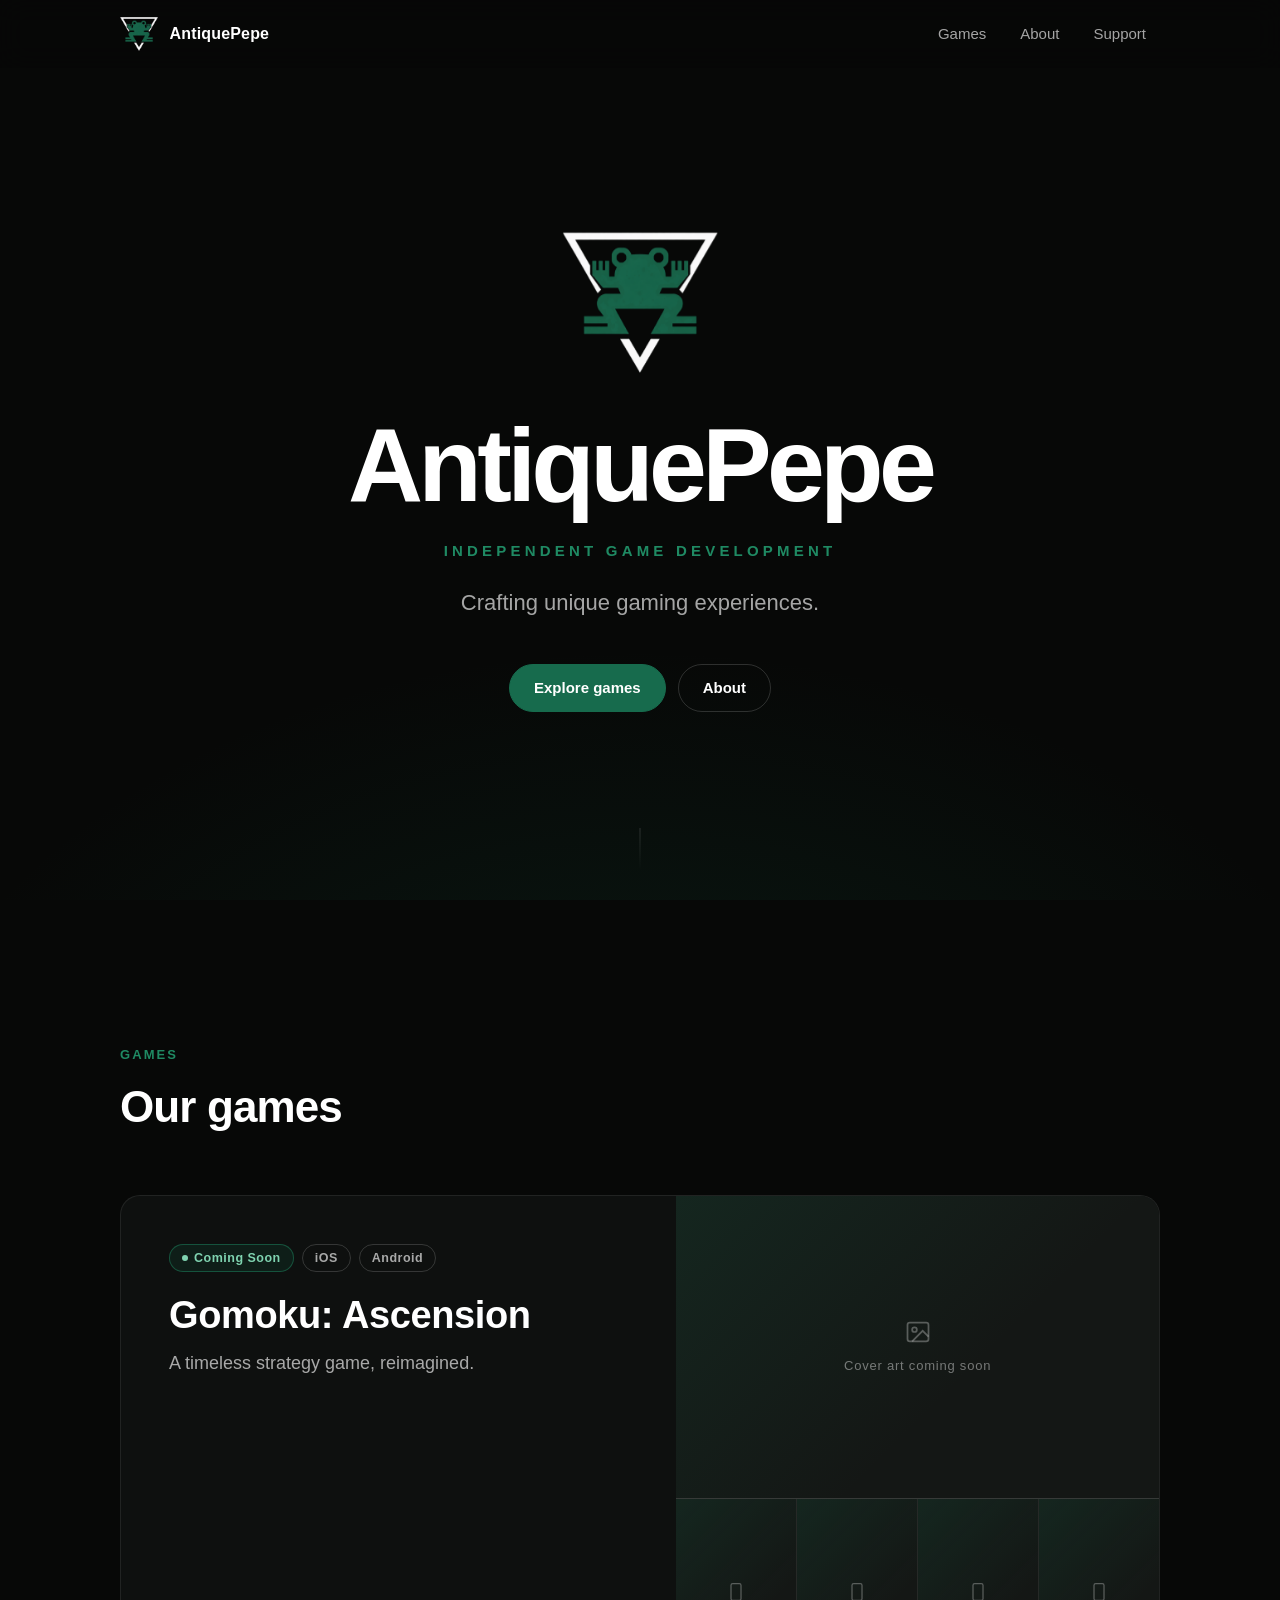
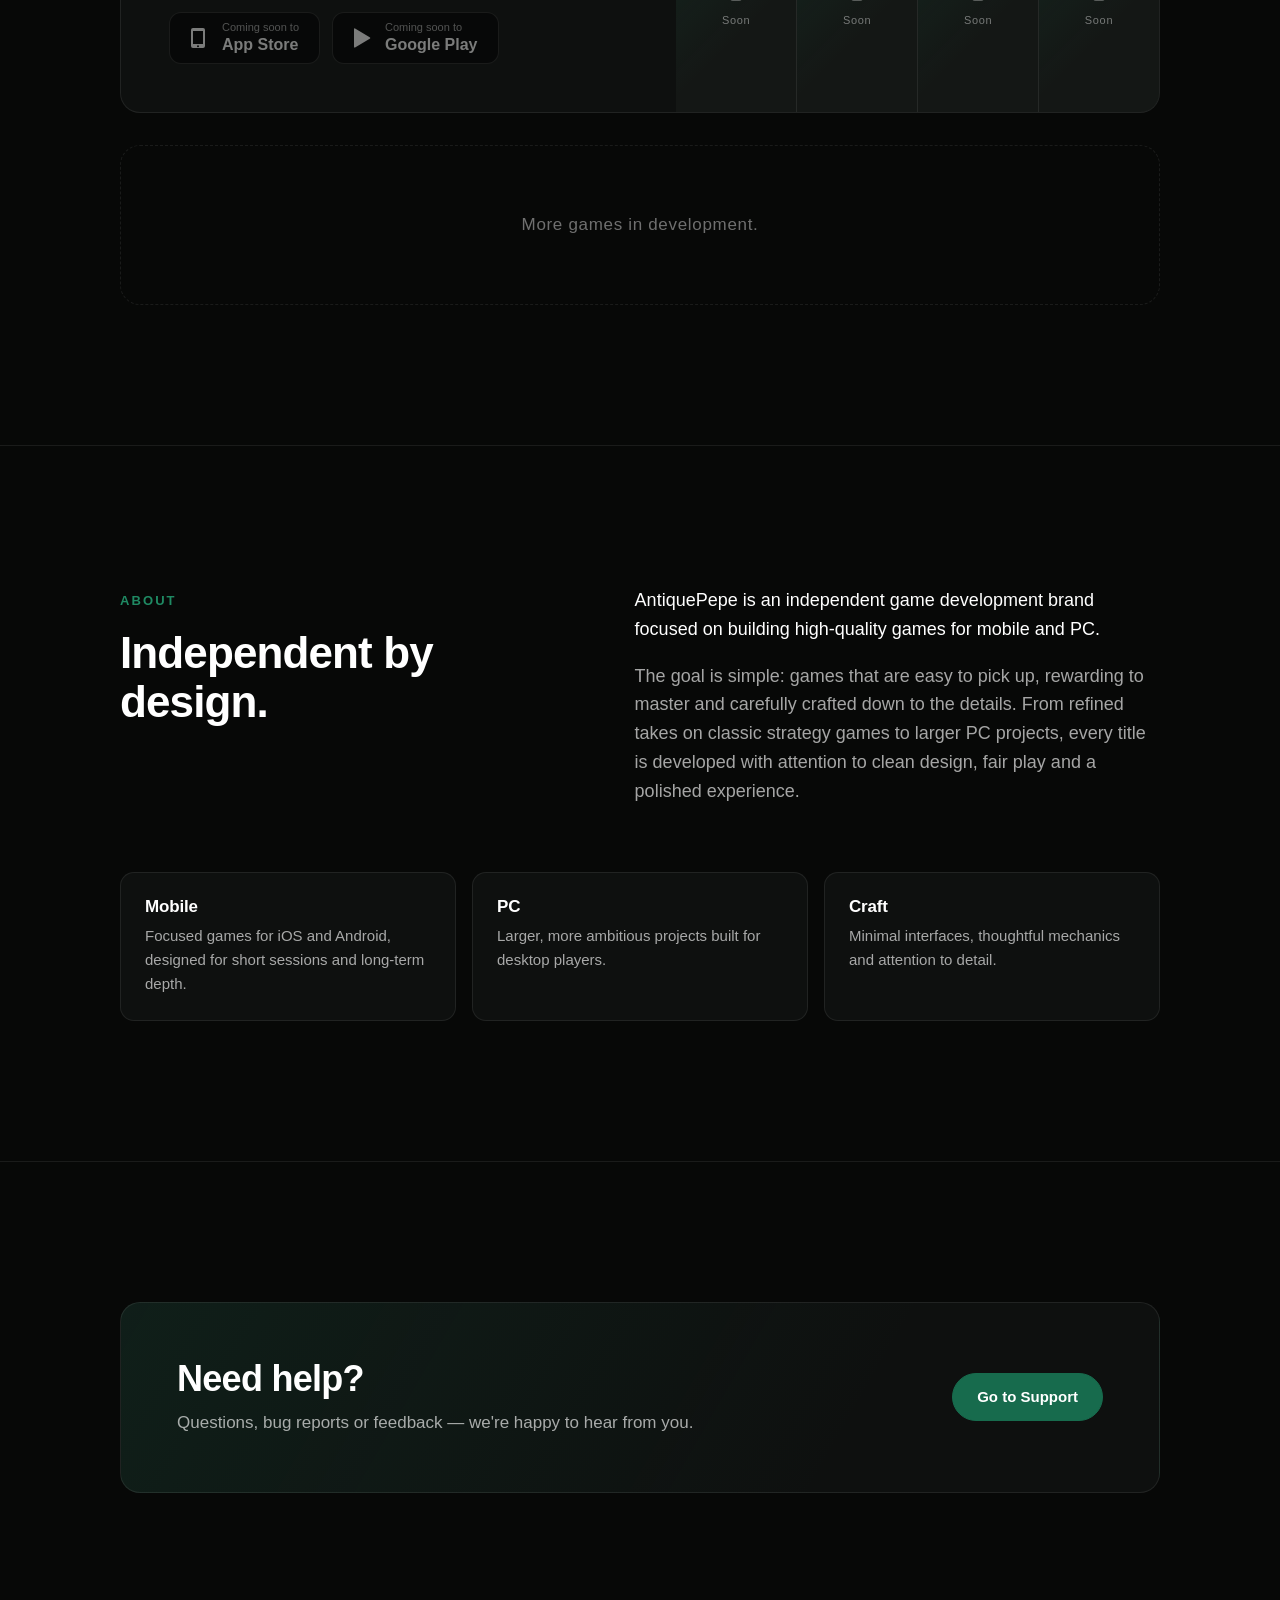
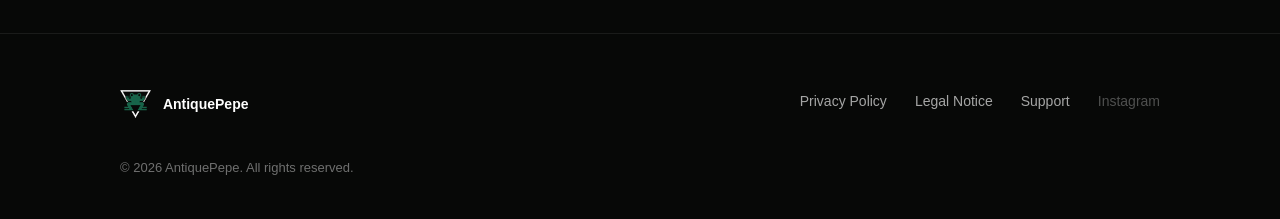
==== index.html @ 539fcb69 "Add files via upload" ====
<!doctype html>
<html lang="en" class="no-js">
<head>
  <meta charset="utf-8">
  <meta name="viewport" content="width=device-width, initial-scale=1, viewport-fit=cover">
  <title>AntiquePepe – Independent Game Development</title>
  <meta name="description" content="AntiquePepe is an independent game developer creating mobile and PC games. Home of Gomoku: Ascension.">
  <meta name="theme-color" content="#070807">
  <link rel="canonical" href="https://antiquepepe.github.io/">
  <link rel="icon" type="image/png" sizes="64x64" href="assets/logos/favicon-64.png">
  <link rel="apple-touch-icon" href="assets/logos/apple-touch-icon.png">
  <meta property="og:type" content="website">
  <meta property="og:site_name" content="AntiquePepe">
  <meta property="og:title" content="AntiquePepe – Independent Game Development">
  <meta property="og:description" content="Crafting unique gaming experiences.">
  <meta property="og:url" content="https://antiquepepe.github.io/">
  <meta property="og:image" content="https://antiquepepe.github.io/assets/logos/icon-512.png">
  <link rel="stylesheet" href="style.css">
  <script src="script.js" defer></script>
</head>
<body>
  <a class="skip-link" href="#main">Skip to content</a>

  <header class="site-header">
    <div class="container header-inner">
      <a class="brand" href="./" aria-label="AntiquePepe – Home">
        <img src="assets/logos/antiquepepe-mark-sm.png" alt="" width="38" height="34">
        <span>AntiquePepe</span>
      </a>
      <nav class="nav" aria-label="Main">
        <button class="nav-toggle" type="button" aria-expanded="false" aria-controls="nav-list" aria-label="Open menu">
          <span class="nav-toggle-bar"></span><span class="nav-toggle-bar"></span><span class="nav-toggle-bar"></span>
        </button>
        <ul class="nav-list" id="nav-list">
          <li><a href="#games">Games</a></li>
          <li><a href="#about">About</a></li>
          <li><a href="support.html">Support</a></li>
        </ul>
      </nav>
    </div>
  </header>

  <main id="main">
    <!-- ============ HERO ============ -->
    <section class="hero" aria-labelledby="hero-title">
      <div class="container hero-inner">
        <img class="hero-mark" src="assets/logos/antiquepepe-mark.png" alt="AntiquePepe logo" width="282" height="256">
        <h1 id="hero-title">AntiquePepe</h1>
        <p class="hero-sub">Independent Game Development</p>
        <p class="hero-tagline">Crafting unique gaming experiences.</p>
        <div class="hero-actions">
          <a class="btn btn-primary" href="#games">Explore games</a>
          <a class="btn" href="#about">About</a>
        </div>
      </div>
      <span class="scroll-cue" aria-hidden="true"></span>
    </section>

    <!-- ============ GAMES ============ -->
    <section class="section" id="games" aria-labelledby="games-title">
      <div class="container">
        <div class="section-head reveal">
          <span class="eyebrow">Games</span>
          <h2 id="games-title">Our games</h2>
        </div>

        <div class="games-grid">

          <!--
            ======================================================================
            GAME CARD — copy this whole <article> block to add another game.
            - Cover image:  assets/games/<slug>/cover.jpg   (recommended 1600×1000)
            - Screenshots:  assets/games/<slug>/screenshots/screenshot-1.jpg …
                            (portrait 1080×1920 for mobile games)
            - Store links:  put the real URL into data-href. Empty = "Coming soon".
            Missing images automatically show a neutral placeholder.
            ======================================================================
          -->
          <article class="game-card reveal" id="gomoku-ascension">
            <div class="game-body">
              <div class="game-meta">
                <span class="tag tag-status">Coming Soon</span>
                <span class="tag">iOS</span>
                <span class="tag">Android</span>
              </div>
              <h3 class="game-title">Gomoku: Ascension</h3>
              <p class="game-tagline">A timeless strategy game, reimagined.</p>

              <div class="store-buttons">
                <a class="store-btn is-disabled" data-store-link data-href="" aria-disabled="true">
                  <svg viewBox="0 0 24 24" aria-hidden="true"><path d="M7 2h10a2 2 0 0 1 2 2v16a2 2 0 0 1-2 2H7a2 2 0 0 1-2-2V4a2 2 0 0 1 2-2zm0 3v13h10V5H7zm5 14.2a1 1 0 1 0 0 2 1 1 0 0 0 0-2z"/></svg>
                  <span><small><span class="store-label">Download on the</span></small><strong>App Store</strong></span>
                </a>
                <a class="store-btn is-disabled" data-store-link data-href="" aria-disabled="true">
                  <svg viewBox="0 0 24 24" aria-hidden="true"><path d="M5 3.5v17a1 1 0 0 0 1.5.86l14.2-8.5a1 1 0 0 0 0-1.72L6.5 2.64A1 1 0 0 0 5 3.5z"/></svg>
                  <span><small><span class="store-label">Get it on</span></small><strong>Google Play</strong></span>
                </a>
              </div>
            </div>

            <div class="game-media">
              <div class="media-frame media-cover">
                <img src="assets/games/gomoku/cover.jpg" alt="Gomoku: Ascension cover art" width="1600" height="1000" decoding="async">
                <div class="placeholder" aria-hidden="true">
                  <svg viewBox="0 0 24 24"><rect x="3" y="4" width="18" height="16" rx="2"/><circle cx="9" cy="10" r="2"/><path d="M21 16l-5-5-9 9"/></svg>
                  Cover art coming soon
                </div>
              </div>
              <div class="screenshots" aria-label="Screenshots">
                <div class="media-frame">
                  <img src="assets/games/gomoku/screenshots/screenshot-1.jpg" alt="Gomoku: Ascension screenshot 1" loading="lazy" decoding="async" width="1080" height="1920">
                  <div class="placeholder" aria-hidden="true"><svg viewBox="0 0 24 24"><rect x="6" y="2" width="12" height="20" rx="2"/></svg>Soon</div>
                </div>
                <div class="media-frame">
                  <img src="assets/games/gomoku/screenshots/screenshot-2.jpg" alt="Gomoku: Ascension screenshot 2" loading="lazy" decoding="async" width="1080" height="1920">
                  <div class="placeholder" aria-hidden="true"><svg viewBox="0 0 24 24"><rect x="6" y="2" width="12" height="20" rx="2"/></svg>Soon</div>
                </div>
                <div class="media-frame">
                  <img src="assets/games/gomoku/screenshots/screenshot-3.jpg" alt="Gomoku: Ascension screenshot 3" loading="lazy" decoding="async" width="1080" height="1920">
                  <div class="placeholder" aria-hidden="true"><svg viewBox="0 0 24 24"><rect x="6" y="2" width="12" height="20" rx="2"/></svg>Soon</div>
                </div>
                <div class="media-frame">
                  <img src="assets/games/gomoku/screenshots/screenshot-4.jpg" alt="Gomoku: Ascension screenshot 4" loading="lazy" decoding="async" width="1080" height="1920">
                  <div class="placeholder" aria-hidden="true"><svg viewBox="0 0 24 24"><rect x="6" y="2" width="12" height="20" rx="2"/></svg>Soon</div>
                </div>
              </div>
            </div>
          </article>
          <!-- ============ END GAME CARD ============ -->

          <div class="game-card game-card-upcoming reveal">
            <p>More games in development.</p>
          </div>
        </div>
      </div>
    </section>

    <!-- ============ ABOUT ============ -->
    <section class="section" id="about" aria-labelledby="about-title">
      <div class="container">
        <div class="about-grid">
          <div class="reveal">
            <span class="eyebrow">About</span>
            <h2 id="about-title">Independent by design.</h2>
          </div>
          <div class="about-text reveal">
            <p>AntiquePepe is an independent game development brand focused on building high-quality games for mobile and PC.</p>
            <p>The goal is simple: games that are easy to pick up, rewarding to master and carefully crafted down to the details. From refined takes on classic strategy games to larger PC projects, every title is developed with attention to clean design, fair play and a polished experience.</p>
          </div>
        </div>
        <div class="pillars">
          <div class="pillar reveal">
            <h3>Mobile</h3>
            <p>Focused games for iOS and Android, designed for short sessions and long-term depth.</p>
          </div>
          <div class="pillar reveal">
            <h3>PC</h3>
            <p>Larger, more ambitious projects built for desktop players.</p>
          </div>
          <div class="pillar reveal">
            <h3>Craft</h3>
            <p>Minimal interfaces, thoughtful mechanics and attention to detail.</p>
          </div>
        </div>
      </div>
    </section>

    <!-- ============ SUPPORT TEASER ============ -->
    <section class="section" aria-labelledby="support-title">
      <div class="container">
        <div class="cta-panel reveal">
          <div>
            <h2 id="support-title">Need help?</h2>
            <p>Questions, bug reports or feedback — we're happy to hear from you.</p>
          </div>
          <a class="btn btn-primary" href="support.html">Go to Support</a>
        </div>
      </div>
    </section>
  </main>

  <footer class="site-footer">
    <div class="container">
      <div class="footer-inner">
        <a class="footer-brand" href="./">
          <img src="assets/logos/antiquepepe-mark-sm.png" alt="" width="31" height="28">
          AntiquePepe
        </a>
        <ul class="footer-links">
          <li><a href="privacy.html">Privacy Policy</a></li>
          <li><a href="imprint.html">Legal Notice</a></li>
          <li><a href="support.html">Support</a></li>
          <!-- INSTAGRAM: replace data-href with the profile URL, e.g. https://www.instagram.com/<handle>/ -->
          <li><a class="is-disabled" data-store-link data-href="" aria-disabled="true">Instagram</a></li>
        </ul>
      </div>
      <p class="copyright">© <span data-year>2026</span> AntiquePepe. All rights reserved.</p>
    </div>
  </footer>
</body>
</html>
---- style.css ----
/* ==========================================================================
   AntiquePepe — Developer Website
   Static, no external resources. System font stack only (no web fonts).
   ========================================================================== */

:root {
  --bg: #070807;
  --bg-elev: #0e100f;
  --bg-elev-2: #141715;
  --line: rgba(255, 255, 255, 0.08);
  --line-strong: rgba(255, 255, 255, 0.16);
  --text: #ffffff;
  --text-muted: rgba(255, 255, 255, 0.64);
  --text-faint: rgba(255, 255, 255, 0.42);
  --accent: #176b4d;
  --accent-bright: #1f8a63;
  --accent-soft: rgba(23, 107, 77, 0.16);
  --todo-bg: rgba(255, 196, 0, 0.12);
  --todo-line: rgba(255, 196, 0, 0.55);
  --todo-text: #ffd65c;

  --font: -apple-system, BlinkMacSystemFont, "Segoe UI Variable Display", "Segoe UI",
    "Inter", Roboto, "Helvetica Neue", Arial, sans-serif;
  --mono: ui-monospace, "SFMono-Regular", "Cascadia Mono", Consolas, monospace;

  --max: 1120px;
  --gutter: clamp(16px, 5vw, 40px);
  --radius: 14px;
  --header-h: 68px;
  --ease: cubic-bezier(0.2, 0.7, 0.2, 1);

  color-scheme: dark;
}

*,
*::before,
*::after { box-sizing: border-box; }

html {
  -webkit-text-size-adjust: 100%;
  scroll-behavior: smooth;
  scroll-padding-top: calc(var(--header-h) + 16px);
}

body {
  margin: 0;
  background: var(--bg);
  color: var(--text);
  font-family: var(--font);
  font-size: 17px;
  line-height: 1.6;
  -webkit-font-smoothing: antialiased;
  -moz-osx-font-smoothing: grayscale;
  text-rendering: optimizeLegibility;
  overflow-x: hidden;
}

img { max-width: 100%; display: block; }
a { color: inherit; }
::selection { background: var(--accent); color: #fff; }

:focus-visible {
  outline: 2px solid var(--accent-bright);
  outline-offset: 3px;
  border-radius: 6px;
}

.skip-link {
  position: absolute;
  left: 16px;
  top: -60px;
  z-index: 100;
  padding: 10px 16px;
  background: var(--accent);
  color: #fff;
  border-radius: 8px;
  text-decoration: none;
  transition: top 0.2s var(--ease);
}
.skip-link:focus { top: 12px; }

.container {
  width: 100%;
  max-width: var(--max);
  margin: 0 auto;
  padding: 0 var(--gutter);
}

/* ---------- Header ---------- */

.site-header {
  position: sticky;
  top: 0;
  z-index: 50;
  height: var(--header-h);
  background: rgba(7, 8, 7, 0.72);
  -webkit-backdrop-filter: saturate(140%) blur(14px);
  backdrop-filter: saturate(140%) blur(14px);
  border-bottom: 1px solid transparent;
  transition: border-color 0.3s var(--ease), background 0.3s var(--ease);
}
.site-header.is-scrolled { border-bottom-color: var(--line); }

.header-inner {
  height: 100%;
  display: flex;
  align-items: center;
  justify-content: space-between;
  gap: 24px;
}

.brand {
  display: inline-flex;
  align-items: center;
  gap: 12px;
  text-decoration: none;
  font-weight: 600;
  letter-spacing: 0.01em;
}
.brand img { width: auto; height: 34px; }
.brand span { font-size: 16px; }

.nav { display: flex; align-items: center; }
.nav-list {
  display: flex;
  gap: 6px;
  margin: 0;
  padding: 0;
  list-style: none;
}
.nav-list a {
  display: block;
  padding: 8px 14px;
  font-size: 15px;
  color: var(--text-muted);
  text-decoration: none;
  border-radius: 999px;
  transition: color 0.2s var(--ease), background 0.2s var(--ease);
}
.nav-list a:hover,
.nav-list a[aria-current="page"] { color: var(--text); background: rgba(255, 255, 255, 0.05); }

.nav-toggle {
  display: none;
  width: 44px;
  height: 44px;
  margin-right: -10px;
  padding: 0;
  border: 0;
  background: transparent;
  color: var(--text);
  cursor: pointer;
  border-radius: 10px;
}
.nav-toggle-bar {
  display: block;
  width: 22px;
  height: 2px;
  margin: 5px auto;
  background: currentColor;
  border-radius: 2px;
  transition: transform 0.3s var(--ease), opacity 0.2s var(--ease);
}
.nav-toggle[aria-expanded="true"] .nav-toggle-bar:nth-child(1) { transform: translateY(7px) rotate(45deg); }
.nav-toggle[aria-expanded="true"] .nav-toggle-bar:nth-child(2) { opacity: 0; }
.nav-toggle[aria-expanded="true"] .nav-toggle-bar:nth-child(3) { transform: translateY(-7px) rotate(-45deg); }

@media (max-width: 720px) {
  .nav-toggle { display: block; }
  .nav-list {
    position: fixed;
    top: var(--header-h);
    left: 0;
    right: 0;
    flex-direction: column;
    gap: 0;
    padding: 8px var(--gutter) 24px;
    background: rgba(7, 8, 7, 0.97);
    border-bottom: 1px solid var(--line);
    opacity: 0;
    visibility: hidden;
    transform: translateY(-8px);
    transition: opacity 0.25s var(--ease), transform 0.25s var(--ease), visibility 0.25s;
  }
  .nav.is-open .nav-list { opacity: 1; visibility: visible; transform: none; }
  .nav-list a { padding: 14px 4px; font-size: 18px; border-radius: 0; border-bottom: 1px solid var(--line); }
  .nav-list a:hover { background: transparent; }
  .no-js .nav-list { position: static; flex-direction: row; opacity: 1; visibility: visible; transform: none; padding: 0; background: none; border: 0; }
  .no-js .nav-toggle { display: none; }
  .no-js .nav-list a { font-size: 14px; padding: 6px 8px; border: 0; }
}

/* ---------- Typography ---------- */

.eyebrow {
  display: inline-block;
  margin: 0 0 16px;
  font-size: 13px;
  font-weight: 600;
  letter-spacing: 0.16em;
  text-transform: uppercase;
  color: var(--accent-bright);
}

h1, h2, h3 { margin: 0; font-weight: 650; letter-spacing: -0.02em; line-height: 1.12; }
h2 { font-size: clamp(30px, 4.4vw, 44px); }
h3 { font-size: 22px; letter-spacing: -0.01em; }
p { margin: 0 0 1em; }

.lead { font-size: clamp(18px, 2vw, 21px); color: var(--text-muted); max-width: 620px; }

/* ---------- Sections ---------- */

.section { padding: clamp(80px, 12vw, 140px) 0; }
.section + .section { border-top: 1px solid var(--line); }
.section-head { margin-bottom: clamp(40px, 6vw, 64px); max-width: 680px; }
.section-head p { margin-top: 16px; }

/* ---------- Hero ---------- */

.hero {
  position: relative;
  min-height: calc(100svh - var(--header-h));
  display: flex;
  align-items: center;
  padding: 72px 0 96px;
  overflow: hidden;
}
.hero::before {
  content: "";
  position: absolute;
  inset: auto -20% -40% -20%;
  height: 80%;
  background: radial-gradient(ellipse at 50% 100%, rgba(23, 107, 77, 0.22), transparent 62%);
  pointer-events: none;
}
.hero-inner { position: relative; text-align: center; }
.hero-mark { width: clamp(108px, 16vw, 156px); height: auto; margin: 0 auto 40px; }
.hero h1 {
  font-size: clamp(48px, 10vw, 104px);
  font-weight: 700;
  letter-spacing: -0.045em;
  line-height: 1;
}
.hero-sub {
  margin: 22px 0 0;
  font-size: clamp(13px, 1.6vw, 15px);
  font-weight: 600;
  letter-spacing: 0.28em;
  text-transform: uppercase;
  color: var(--accent-bright);
}
.hero-tagline { margin: 22px auto 0; font-size: clamp(18px, 2.2vw, 22px); color: var(--text-muted); }
.hero-actions { margin-top: 44px; display: flex; gap: 12px; justify-content: center; flex-wrap: wrap; }

.scroll-cue {
  position: absolute;
  left: 50%;
  bottom: 28px;
  width: 1px;
  height: 44px;
  background: linear-gradient(var(--line-strong), transparent);
  transform: translateX(-50%);
}

/* ---------- Buttons ---------- */

.btn {
  display: inline-flex;
  align-items: center;
  justify-content: center;
  gap: 10px;
  min-height: 48px;
  padding: 0 24px;
  font: inherit;
  font-size: 15px;
  font-weight: 600;
  color: var(--text);
  text-decoration: none;
  border: 1px solid var(--line-strong);
  border-radius: 999px;
  background: transparent;
  cursor: pointer;
  transition: background 0.2s var(--ease), border-color 0.2s var(--ease), transform 0.2s var(--ease);
}
.btn:hover { border-color: rgba(255, 255, 255, 0.32); background: rgba(255, 255, 255, 0.04); }
.btn-primary { background: var(--accent); border-color: var(--accent); }
.btn-primary:hover { background: var(--accent-bright); border-color: var(--accent-bright); }

/* ---------- Games ---------- */

.games-grid { display: grid; gap: 32px; }

.game-card {
  display: grid;
  grid-template-columns: minmax(0, 1.15fr) minmax(0, 1fr);
  background: var(--bg-elev);
  border: 1px solid var(--line);
  border-radius: calc(var(--radius) + 6px);
  overflow: hidden;
}
@media (max-width: 860px) { .game-card { grid-template-columns: 1fr; } }

.game-body { padding: clamp(28px, 4vw, 48px); display: flex; flex-direction: column; }
.game-meta { display: flex; flex-wrap: wrap; gap: 8px; margin-bottom: 22px; }

.tag {
  display: inline-flex;
  align-items: center;
  gap: 6px;
  height: 28px;
  padding: 0 12px;
  font-size: 12.5px;
  font-weight: 600;
  letter-spacing: 0.04em;
  border: 1px solid var(--line-strong);
  border-radius: 999px;
  color: var(--text-muted);
}
.tag-status { border-color: rgba(31, 138, 99, 0.5); background: var(--accent-soft); color: #7fd3b0; }
.tag-status::before { content: ""; width: 6px; height: 6px; border-radius: 50%; background: currentColor; }

.game-title { font-size: clamp(28px, 3.6vw, 38px); }
.game-tagline { margin: 12px 0 28px; color: var(--text-muted); font-size: 18px; }

.store-buttons { display: flex; flex-wrap: wrap; gap: 12px; margin-top: auto; }

.store-btn {
  display: inline-flex;
  align-items: center;
  gap: 12px;
  min-height: 52px;
  padding: 8px 20px 8px 16px;
  color: var(--text);
  text-decoration: none;
  background: #000;
  border: 1px solid var(--line-strong);
  border-radius: 12px;
  transition: border-color 0.2s var(--ease), transform 0.2s var(--ease);
}
.store-btn svg { width: 24px; height: 24px; flex: none; fill: currentColor; }
.store-btn small { display: block; font-size: 11px; line-height: 1.2; color: var(--text-muted); }
.store-btn strong { display: block; font-size: 16px; line-height: 1.25; font-weight: 600; }
a.store-btn[href]:hover { border-color: rgba(255, 255, 255, 0.4); transform: translateY(-1px); }
.store-btn.is-disabled { opacity: 0.45; cursor: not-allowed; }
.store-btn.is-disabled .store-label { display: none; }
.store-btn.is-disabled small::before { content: "Coming soon to"; }

/* Media (cover + screenshots) with graceful placeholders */

.game-media { background: var(--bg-elev-2); display: flex; flex-direction: column; }

.media-frame {
  position: relative;
  overflow: hidden;
  background:
    linear-gradient(135deg, rgba(23, 107, 77, 0.18), transparent 60%),
    var(--bg-elev-2);
}
.media-frame img { width: 100%; height: 100%; object-fit: cover; transition: opacity 0.5s var(--ease); }
.media-frame.is-loading img { opacity: 0; }
.media-frame .placeholder {
  position: absolute;
  inset: 0;
  display: none;
  flex-direction: column;
  align-items: center;
  justify-content: center;
  gap: 10px;
  padding: 16px;
  text-align: center;
  font-size: 13px;
  letter-spacing: 0.06em;
  color: var(--text-faint);
}
.media-frame .placeholder svg { width: 28px; height: 28px; stroke: currentColor; fill: none; stroke-width: 1.5; opacity: 0.7; }
.media-frame.is-missing img { display: none; }
.media-frame.is-missing .placeholder { display: flex; }

.media-cover { aspect-ratio: 16 / 10; flex: 1 1 auto; min-height: 260px; }

.screenshots {
  display: grid;
  grid-template-columns: repeat(4, minmax(0, 1fr));
  gap: 1px;
  background: var(--line);
  border-top: 1px solid var(--line);
}
.screenshots .media-frame { aspect-ratio: 9 / 16; }
.screenshots .placeholder { font-size: 11px; }
.screenshots .placeholder svg { width: 20px; height: 20px; }

/* "More to come" card */
.game-card-upcoming {
  display: flex;
  align-items: center;
  justify-content: center;
  min-height: 160px;
  padding: 32px;
  text-align: center;
  color: var(--text-faint);
  border-style: dashed;
  background: transparent;
}
.game-card-upcoming p { margin: 0; letter-spacing: 0.04em; }

/* ---------- About ---------- */

.about-grid {
  display: grid;
  grid-template-columns: minmax(0, 1fr) minmax(0, 1.2fr);
  gap: clamp(32px, 6vw, 96px);
  align-items: start;
}
@media (max-width: 860px) { .about-grid { grid-template-columns: 1fr; } }
.about-text p { color: var(--text-muted); font-size: 18px; }
.about-text p:first-child { color: var(--text); }

.pillars { display: grid; grid-template-columns: repeat(3, minmax(0, 1fr)); gap: 16px; margin-top: 48px; }
@media (max-width: 720px) { .pillars { grid-template-columns: 1fr; } }
.pillar { padding: 24px; border: 1px solid var(--line); border-radius: var(--radius); background: var(--bg-elev); }
.pillar h3 { font-size: 17px; margin-bottom: 8px; }
.pillar p { margin: 0; font-size: 15px; color: var(--text-muted); }

/* ---------- Support teaser (home) ---------- */

.cta-panel {
  display: flex;
  align-items: center;
  justify-content: space-between;
  gap: 32px;
  flex-wrap: wrap;
  padding: clamp(32px, 5vw, 56px);
  border: 1px solid var(--line);
  border-radius: calc(var(--radius) + 6px);
  background: linear-gradient(120deg, var(--accent-soft), transparent 70%), var(--bg-elev);
}
.cta-panel h2 { font-size: clamp(26px, 3.4vw, 36px); }
.cta-panel p { margin: 10px 0 0; color: var(--text-muted); }

/* ---------- Footer ---------- */

.site-footer { border-top: 1px solid var(--line); padding: 56px 0 40px; font-size: 14px; color: var(--text-muted); }
.footer-inner { display: flex; justify-content: space-between; align-items: flex-start; gap: 32px; flex-wrap: wrap; }
.footer-brand { display: flex; align-items: center; gap: 12px; color: var(--text); font-weight: 600; text-decoration: none; }
.footer-brand img { height: 28px; width: auto; }
.footer-links { display: flex; flex-wrap: wrap; gap: 8px 28px; margin: 0; padding: 0; list-style: none; }
.footer-links a { text-decoration: none; transition: color 0.2s var(--ease); }
.footer-links a:hover { color: var(--text); }
.footer-links a.is-disabled { opacity: 0.45; cursor: not-allowed; }
.copyright { margin: 40px 0 0; color: var(--text-faint); font-size: 13px; }

/* ---------- Legal / content pages ---------- */

.page-hero { padding: clamp(64px, 10vw, 112px) 0 clamp(32px, 5vw, 48px); border-bottom: 1px solid var(--line); }
.page-hero h1 { font-size: clamp(38px, 6vw, 60px); letter-spacing: -0.035em; }
.page-hero h1 { overflow-wrap: break-word; -webkit-hyphens: auto; hyphens: auto; }
.page-hero .h1-sub { display: block; margin-top: 6px; font-size: 0.62em; letter-spacing: -0.02em; color: var(--text-muted); }
.page-hero p { margin: 18px 0 0; }

.prose { max-width: 760px; padding: clamp(40px, 6vw, 72px) 0 clamp(72px, 10vw, 120px); }
.prose h2 { font-size: clamp(26px, 3.4vw, 32px); margin: 64px 0 20px; padding-top: 8px; }
.prose h2:first-child { margin-top: 0; }
.prose h3 { font-size: 19px; margin: 36px 0 12px; }
.prose h4 { font-size: 16px; margin: 24px 0 8px; font-weight: 650; }
.prose p, .prose li { color: rgba(255, 255, 255, 0.78); }
.prose ul { padding-left: 20px; margin: 0 0 1em; }
.prose li { margin-bottom: 6px; }
.prose li::marker { color: var(--accent-bright); }
.prose a { color: #7fd3b0; text-decoration-color: rgba(127, 211, 176, 0.4); text-underline-offset: 3px; }
.prose a:hover { text-decoration-color: currentColor; }
.prose address { font-style: normal; color: rgba(255, 255, 255, 0.78); margin-bottom: 1em; }
.prose hr { border: 0; border-top: 1px solid var(--line); margin: 56px 0; }
.prose .muted { color: var(--text-faint); font-size: 14px; }

.notice {
  display: flex;
  gap: 14px;
  padding: 18px 20px;
  margin: 0 0 32px;
  font-size: 15px;
  border: 1px solid var(--todo-line);
  border-radius: var(--radius);
  background: var(--todo-bg);
  color: rgba(255, 255, 255, 0.88);
}
.notice strong { color: var(--todo-text); }
.notice p { margin: 0; color: inherit; }
.notice p + p { margin-top: 6px; }

/* Missing information markers — must be replaced before going live */
.todo {
  padding: 1px 6px;
  font-family: var(--mono);
  font-size: 0.86em;
  color: var(--todo-text);
  background: var(--todo-bg);
  border: 1px dashed var(--todo-line);
  border-radius: 5px;
  -webkit-box-decoration-break: clone;
  box-decoration-break: clone;
}

.toc {
  margin: 0 0 48px;
  padding: 20px 24px;
  border: 1px solid var(--line);
  border-radius: var(--radius);
  background: var(--bg-elev);
}
.toc p { margin: 0 0 8px; font-size: 13px; font-weight: 600; letter-spacing: 0.12em; text-transform: uppercase; color: var(--text-faint); }
.toc ol { margin: 0; padding-left: 20px; }
.toc li { margin: 4px 0; }

.lang-switch { display: inline-flex; gap: 4px; padding: 4px; margin-top: 28px; border: 1px solid var(--line-strong); border-radius: 999px; }
.lang-switch a { padding: 6px 16px; font-size: 14px; font-weight: 600; text-decoration: none; color: var(--text-muted); border-radius: 999px; }
.lang-switch a:hover { color: var(--text); }
.lang-switch a.is-active { background: var(--accent); color: #fff; }

.lang-block[hidden] { display: none; }
.no-js .lang-switch { display: none; }
.no-js .lang-block + .lang-block { margin-top: 96px; padding-top: 48px; border-top: 1px solid var(--line); }

a.is-disabled, .btn.is-disabled { opacity: 0.5; cursor: not-allowed; text-decoration: none; }
.btn.is-disabled:hover { background: transparent; border-color: var(--line-strong); }
.btn-primary.is-disabled:hover { background: var(--accent); border-color: var(--accent); }

/* Support page cards */
.support-grid { display: grid; grid-template-columns: repeat(2, minmax(0, 1fr)); gap: 16px; margin: 0 0 48px; }
@media (max-width: 720px) { .support-grid { grid-template-columns: 1fr; } }
.support-card { padding: 24px; border: 1px solid var(--line); border-radius: var(--radius); background: var(--bg-elev); }
.support-card h3 { font-size: 18px; margin: 0 0 8px; }
.support-card p { margin: 0; font-size: 15px; color: var(--text-muted); }

.contact-box {
  padding: clamp(24px, 4vw, 36px);
  border: 1px solid rgba(31, 138, 99, 0.45);
  border-radius: calc(var(--radius) + 4px);
  background: var(--accent-soft);
  margin-bottom: 48px;
}
.contact-box h2 { margin: 0 0 8px !important; font-size: 24px !important; padding: 0 !important; }
.contact-box p { color: rgba(255, 255, 255, 0.82); }
.contact-box .btn { margin-top: 8px; }

.checklist { list-style: none; padding: 0 !important; counter-reset: c; }
.checklist li { position: relative; padding-left: 36px; margin-bottom: 12px; }
.checklist li::before {
  counter-increment: c;
  content: counter(c);
  position: absolute;
  left: 0;
  top: 1px;
  width: 24px;
  height: 24px;
  display: grid;
  place-items: center;
  font-size: 12px;
  font-weight: 700;
  color: #fff;
  background: var(--accent);
  border-radius: 50%;
}

details.faq { border-bottom: 1px solid var(--line); }
details.faq summary { cursor: pointer; padding: 18px 0; font-weight: 600; list-style: none; display: flex; justify-content: space-between; gap: 16px; }
details.faq summary::-webkit-details-marker { display: none; }
details.faq summary::after { content: "+"; color: var(--accent-bright); font-size: 20px; line-height: 1; transition: transform 0.2s var(--ease); }
details.faq[open] summary::after { transform: rotate(45deg); }
details.faq > div { padding: 0 0 18px; }

/* ---------- Reveal animation ---------- */

.js .reveal { opacity: 0; transform: translateY(18px); transition: opacity 0.8s var(--ease), transform 0.8s var(--ease); }
.js .reveal.is-visible { opacity: 1; transform: none; }

.hero-inner > * { animation: rise 0.9s var(--ease) both; }
.hero-inner > *:nth-child(2) { animation-delay: 0.08s; }
.hero-inner > *:nth-child(3) { animation-delay: 0.16s; }
.hero-inner > *:nth-child(4) { animation-delay: 0.24s; }
.hero-inner > *:nth-child(5) { animation-delay: 0.32s; }
@keyframes rise { from { opacity: 0; transform: translateY(14px); } to { opacity: 1; transform: none; } }

@media (prefers-reduced-motion: reduce) {
  html { scroll-behavior: auto; }
  *, *::before, *::after { animation: none !important; transition: none !important; }
  .js .reveal { opacity: 1; transform: none; }
}

@media print {
  .site-header, .site-footer, .lang-switch, .skip-link { display: none !important; }
  body { background: #fff; color: #000; }
  .prose p, .prose li, .prose address { color: #000; }
  .lang-block[hidden] { display: block !important; }
}
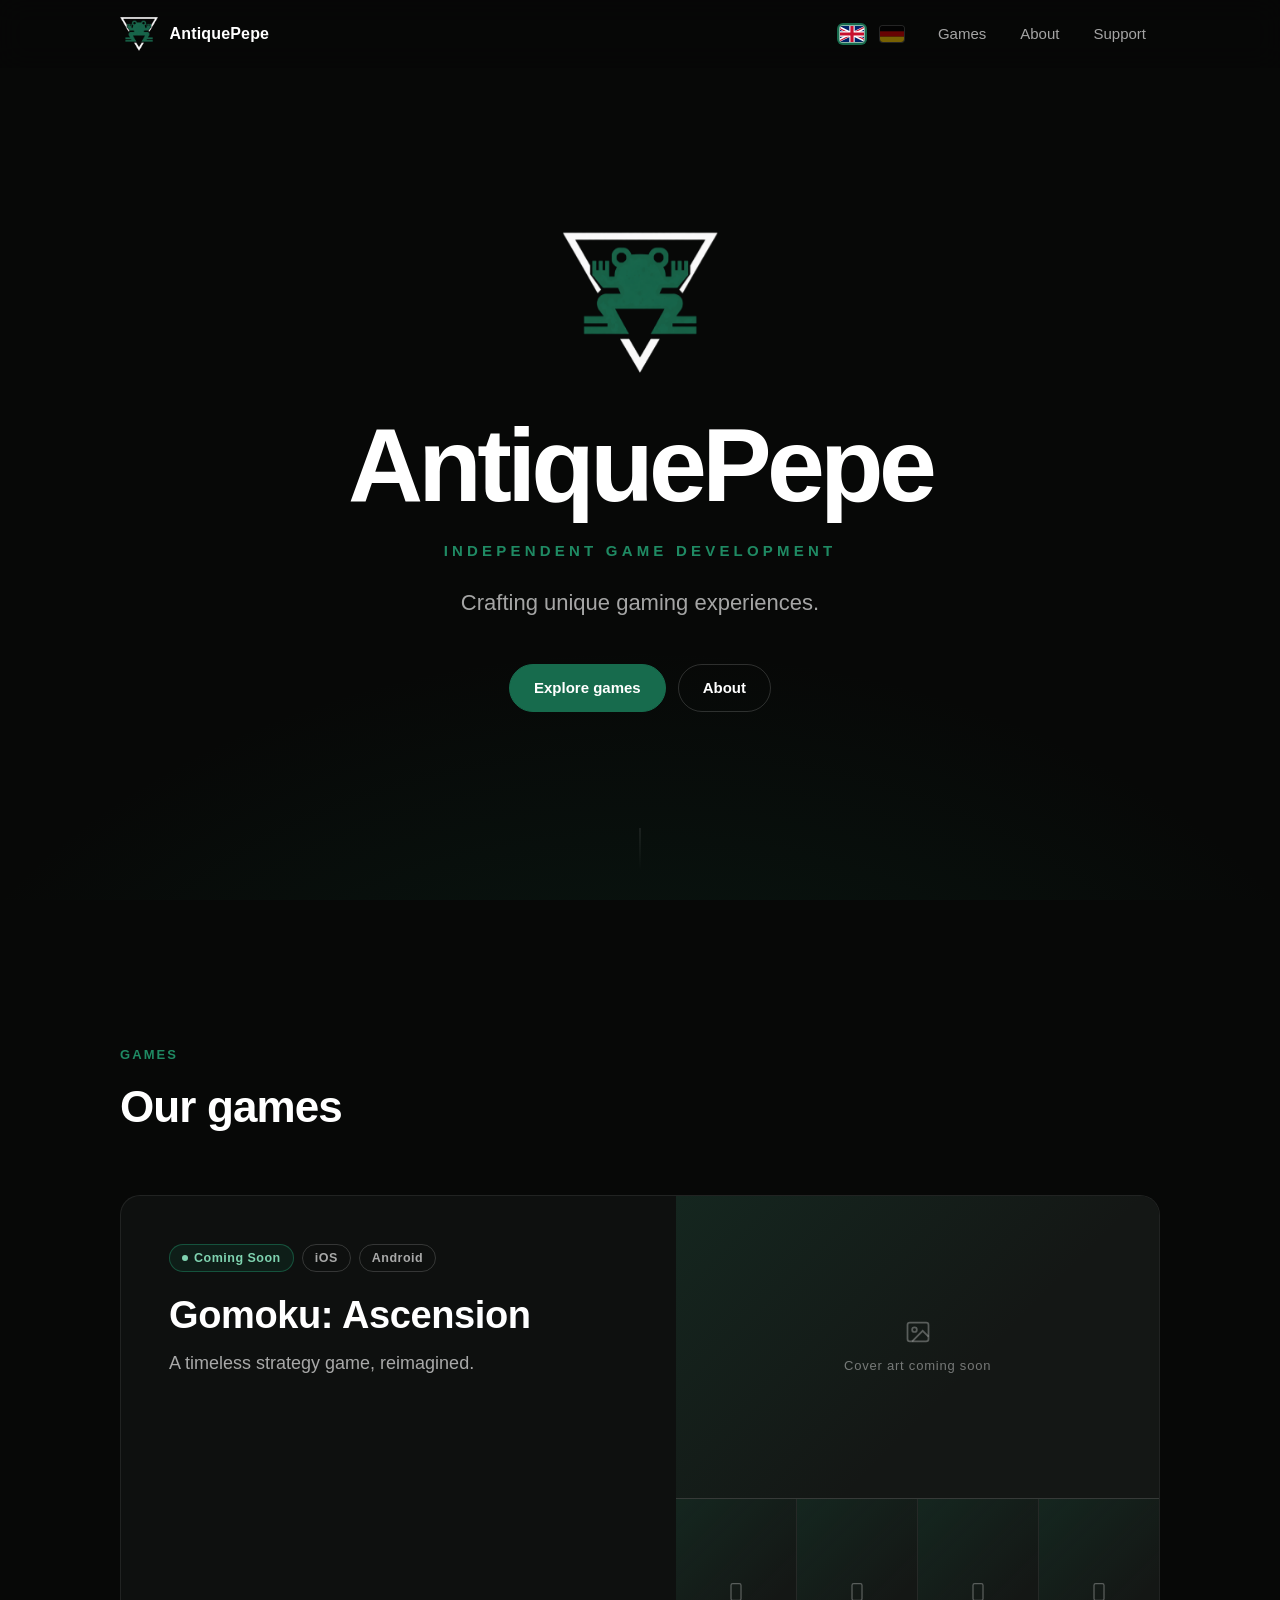
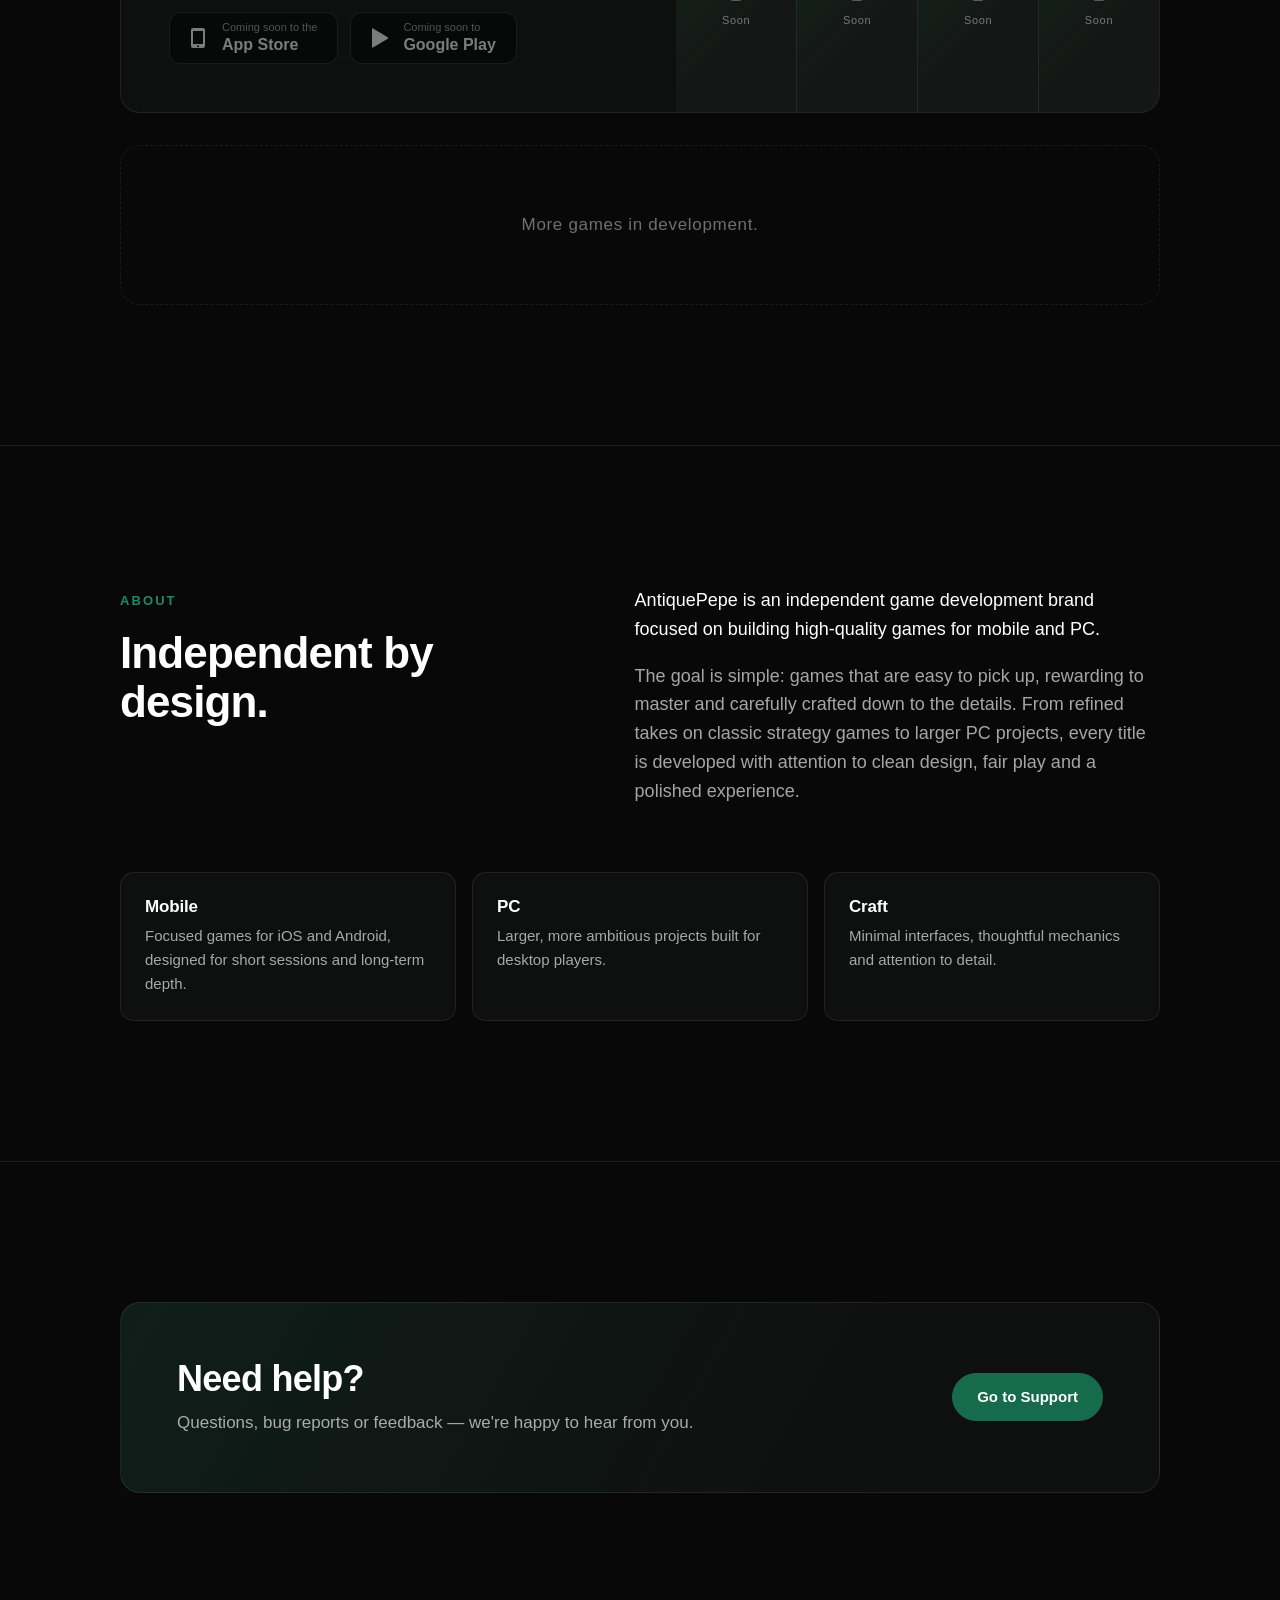
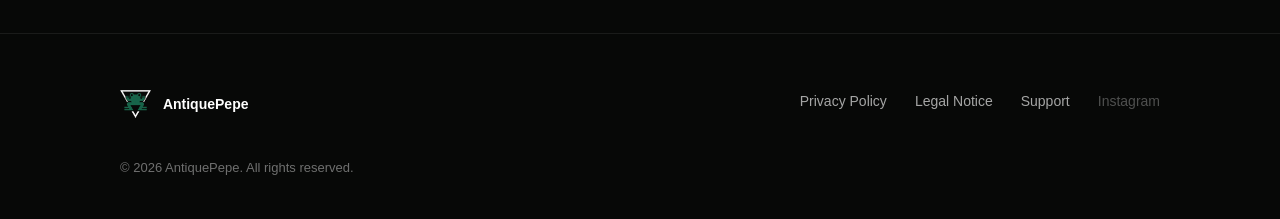
==== commit ad72bfdf: "Add EN/DE language switch with flags in the header All pages translated; choice is remembered per br" ====
--- a/index.html
+++ b/index.html
@@ -1,5 +1,5 @@
 <!doctype html>
-<html lang="en" class="no-js">
+<html lang="en" class="no-js" data-title-key="index.title" data-desc-key="index.desc">
 <head>
   <meta charset="utf-8">
   <meta name="viewport" content="width=device-width, initial-scale=1, viewport-fit=cover">
@@ -19,24 +19,34 @@
   <script src="script.js" defer></script>
 </head>
 <body>
-  <a class="skip-link" href="#main">Skip to content</a>
+  <a class="skip-link" href="#main" data-i18n="skip">Skip to content</a>
 
   <header class="site-header">
     <div class="container header-inner">
-      <a class="brand" href="./" aria-label="AntiquePepe – Home">
+      <a class="brand" href="./" aria-label="AntiquePepe – Home" data-i18n-attr="aria-label:home">
         <img src="assets/logos/antiquepepe-mark-sm.png" alt="" width="38" height="34">
         <span>AntiquePepe</span>
       </a>
-      <nav class="nav" aria-label="Main">
-        <button class="nav-toggle" type="button" aria-expanded="false" aria-controls="nav-list" aria-label="Open menu">
-          <span class="nav-toggle-bar"></span><span class="nav-toggle-bar"></span><span class="nav-toggle-bar"></span>
-        </button>
-        <ul class="nav-list" id="nav-list">
-          <li><a href="#games">Games</a></li>
-          <li><a href="#about">About</a></li>
-          <li><a href="support.html">Support</a></li>
-        </ul>
-      </nav>
+      <div class="header-right">
+        <div class="lang-flags" role="group" aria-label="Language" data-i18n-attr="aria-label:lang.label">
+          <button class="flag-btn" type="button" data-set-lang="en" lang="en" aria-pressed="false" aria-label="English" title="English">
+            <svg viewBox="0 0 60 30" preserveAspectRatio="xMidYMid slice" aria-hidden="true"><clipPath id="flag-uk-clip"><path d="M30,15 h30 v15 z v15 h-30 z h-30 v-15 z v-15 h30 z"/></clipPath><rect width="60" height="30" fill="#012169"/><path d="M0,0 L60,30 M60,0 L0,30" stroke="#fff" stroke-width="6"/><path d="M0,0 L60,30 M60,0 L0,30" clip-path="url(#flag-uk-clip)" stroke="#C8102E" stroke-width="4"/><path d="M30,0 v30 M0,15 h60" stroke="#fff" stroke-width="10"/><path d="M30,0 v30 M0,15 h60" stroke="#C8102E" stroke-width="6"/></svg>
+          </button>
+          <button class="flag-btn" type="button" data-set-lang="de" lang="de" aria-pressed="false" aria-label="Deutsch" title="Deutsch">
+            <svg viewBox="0 0 5 3" preserveAspectRatio="xMidYMid slice" aria-hidden="true"><rect width="5" height="1" fill="#000"/><rect y="1" width="5" height="1" fill="#DD0000"/><rect y="2" width="5" height="1" fill="#FFCE00"/></svg>
+          </button>
+        </div>
+        <nav class="nav" aria-label="Main" data-i18n-attr="aria-label:nav.label">
+          <button class="nav-toggle" type="button" aria-expanded="false" aria-controls="nav-list" aria-label="Open menu">
+            <span class="nav-toggle-bar"></span><span class="nav-toggle-bar"></span><span class="nav-toggle-bar"></span>
+          </button>
+          <ul class="nav-list" id="nav-list">
+            <li><a href="#games" data-i18n="nav.games">Games</a></li>
+            <li><a href="#about" data-i18n="nav.about">About</a></li>
+            <li><a href="support.html" data-i18n="nav.support">Support</a></li>
+          </ul>
+        </nav>
+      </div>
     </div>
   </header>
 
@@ -44,13 +54,13 @@
     <!-- ============ HERO ============ -->
     <section class="hero" aria-labelledby="hero-title">
       <div class="container hero-inner">
-        <img class="hero-mark" src="assets/logos/antiquepepe-mark.png" alt="AntiquePepe logo" width="282" height="256">
+        <img class="hero-mark" src="assets/logos/antiquepepe-mark.png" alt="AntiquePepe logo" data-i18n-attr="alt:hero.logo" width="282" height="256">
         <h1 id="hero-title">AntiquePepe</h1>
-        <p class="hero-sub">Independent Game Development</p>
-        <p class="hero-tagline">Crafting unique gaming experiences.</p>
+        <p class="hero-sub" data-i18n="hero.sub">Independent Game Development</p>
+        <p class="hero-tagline" data-i18n="hero.tagline">Crafting unique gaming experiences.</p>
         <div class="hero-actions">
-          <a class="btn btn-primary" href="#games">Explore games</a>
-          <a class="btn" href="#about">About</a>
+          <a class="btn btn-primary" href="#games" data-i18n="hero.explore">Explore games</a>
+          <a class="btn" href="#about" data-i18n="hero.about">About</a>
         </div>
       </div>
       <span class="scroll-cue" aria-hidden="true"></span>
@@ -60,8 +70,8 @@
     <section class="section" id="games" aria-labelledby="games-title">
       <div class="container">
         <div class="section-head reveal">
-          <span class="eyebrow">Games</span>
-          <h2 id="games-title">Our games</h2>
+          <span class="eyebrow" data-i18n="games.eyebrow">Games</span>
+          <h2 id="games-title" data-i18n="games.title">Our games</h2>
         </div>
 
         <div class="games-grid">
@@ -73,55 +83,56 @@
             - Screenshots:  assets/games/<slug>/screenshots/screenshot-1.jpg …
                             (portrait 1080×1920 for mobile games)
             - Store links:  put the real URL into data-href. Empty = "Coming soon".
+            - Texts:        add new data-i18n keys (EN + DE) in script.js
             Missing images automatically show a neutral placeholder.
             ======================================================================
           -->
           <article class="game-card reveal" id="gomoku-ascension">
             <div class="game-body">
               <div class="game-meta">
-                <span class="tag tag-status">Coming Soon</span>
+                <span class="tag tag-status" data-i18n="game.soon">Coming Soon</span>
                 <span class="tag">iOS</span>
                 <span class="tag">Android</span>
               </div>
               <h3 class="game-title">Gomoku: Ascension</h3>
-              <p class="game-tagline">A timeless strategy game, reimagined.</p>
+              <p class="game-tagline" data-i18n="gomoku.tagline">A timeless strategy game, reimagined.</p>
 
               <div class="store-buttons">
                 <a class="store-btn is-disabled" data-store-link data-href="" aria-disabled="true">
                   <svg viewBox="0 0 24 24" aria-hidden="true"><path d="M7 2h10a2 2 0 0 1 2 2v16a2 2 0 0 1-2 2H7a2 2 0 0 1-2-2V4a2 2 0 0 1 2-2zm0 3v13h10V5H7zm5 14.2a1 1 0 1 0 0 2 1 1 0 0 0 0-2z"/></svg>
-                  <span><small><span class="store-label">Download on the</span></small><strong>App Store</strong></span>
+                  <span><small data-soon="Coming soon to the" data-i18n-attr="data-soon:store.apple.soon"><span class="store-label" data-i18n="store.apple.label">Download on the</span></small><strong>App Store</strong></span>
                 </a>
                 <a class="store-btn is-disabled" data-store-link data-href="" aria-disabled="true">
                   <svg viewBox="0 0 24 24" aria-hidden="true"><path d="M5 3.5v17a1 1 0 0 0 1.5.86l14.2-8.5a1 1 0 0 0 0-1.72L6.5 2.64A1 1 0 0 0 5 3.5z"/></svg>
-                  <span><small><span class="store-label">Get it on</span></small><strong>Google Play</strong></span>
+                  <span><small data-soon="Coming soon to" data-i18n-attr="data-soon:store.google.soon"><span class="store-label" data-i18n="store.google.label">Get it on</span></small><strong>Google Play</strong></span>
                 </a>
               </div>
             </div>
 
             <div class="game-media">
               <div class="media-frame media-cover">
-                <img src="assets/games/gomoku/cover.jpg" alt="Gomoku: Ascension cover art" width="1600" height="1000" decoding="async">
+                <img src="assets/games/gomoku/cover.jpg" alt="Gomoku: Ascension cover art" data-i18n-attr="alt:media.coverAlt" width="1600" height="1000" decoding="async">
                 <div class="placeholder" aria-hidden="true">
                   <svg viewBox="0 0 24 24"><rect x="3" y="4" width="18" height="16" rx="2"/><circle cx="9" cy="10" r="2"/><path d="M21 16l-5-5-9 9"/></svg>
-                  Cover art coming soon
-                </div>
-              </div>
-              <div class="screenshots" aria-label="Screenshots">
+                  <span data-i18n="media.cover">Cover art coming soon</span>
+                </div>
+              </div>
+              <div class="screenshots" aria-label="Screenshots" data-i18n-attr="aria-label:media.shots">
                 <div class="media-frame">
                   <img src="assets/games/gomoku/screenshots/screenshot-1.jpg" alt="Gomoku: Ascension screenshot 1" loading="lazy" decoding="async" width="1080" height="1920">
-                  <div class="placeholder" aria-hidden="true"><svg viewBox="0 0 24 24"><rect x="6" y="2" width="12" height="20" rx="2"/></svg>Soon</div>
+                  <div class="placeholder" aria-hidden="true"><svg viewBox="0 0 24 24"><rect x="6" y="2" width="12" height="20" rx="2"/></svg><span data-i18n="media.shot">Soon</span></div>
                 </div>
                 <div class="media-frame">
                   <img src="assets/games/gomoku/screenshots/screenshot-2.jpg" alt="Gomoku: Ascension screenshot 2" loading="lazy" decoding="async" width="1080" height="1920">
-                  <div class="placeholder" aria-hidden="true"><svg viewBox="0 0 24 24"><rect x="6" y="2" width="12" height="20" rx="2"/></svg>Soon</div>
+                  <div class="placeholder" aria-hidden="true"><svg viewBox="0 0 24 24"><rect x="6" y="2" width="12" height="20" rx="2"/></svg><span data-i18n="media.shot">Soon</span></div>
                 </div>
                 <div class="media-frame">
                   <img src="assets/games/gomoku/screenshots/screenshot-3.jpg" alt="Gomoku: Ascension screenshot 3" loading="lazy" decoding="async" width="1080" height="1920">
-                  <div class="placeholder" aria-hidden="true"><svg viewBox="0 0 24 24"><rect x="6" y="2" width="12" height="20" rx="2"/></svg>Soon</div>
+                  <div class="placeholder" aria-hidden="true"><svg viewBox="0 0 24 24"><rect x="6" y="2" width="12" height="20" rx="2"/></svg><span data-i18n="media.shot">Soon</span></div>
                 </div>
                 <div class="media-frame">
                   <img src="assets/games/gomoku/screenshots/screenshot-4.jpg" alt="Gomoku: Ascension screenshot 4" loading="lazy" decoding="async" width="1080" height="1920">
-                  <div class="placeholder" aria-hidden="true"><svg viewBox="0 0 24 24"><rect x="6" y="2" width="12" height="20" rx="2"/></svg>Soon</div>
+                  <div class="placeholder" aria-hidden="true"><svg viewBox="0 0 24 24"><rect x="6" y="2" width="12" height="20" rx="2"/></svg><span data-i18n="media.shot">Soon</span></div>
                 </div>
               </div>
             </div>
@@ -129,7 +140,7 @@
           <!-- ============ END GAME CARD ============ -->
 
           <div class="game-card game-card-upcoming reveal">
-            <p>More games in development.</p>
+            <p data-i18n="games.more">More games in development.</p>
           </div>
         </div>
       </div>
@@ -140,26 +151,26 @@
       <div class="container">
         <div class="about-grid">
           <div class="reveal">
-            <span class="eyebrow">About</span>
-            <h2 id="about-title">Independent by design.</h2>
+            <span class="eyebrow" data-i18n="about.eyebrow">About</span>
+            <h2 id="about-title" data-i18n="about.title">Independent by design.</h2>
           </div>
           <div class="about-text reveal">
-            <p>AntiquePepe is an independent game development brand focused on building high-quality games for mobile and PC.</p>
-            <p>The goal is simple: games that are easy to pick up, rewarding to master and carefully crafted down to the details. From refined takes on classic strategy games to larger PC projects, every title is developed with attention to clean design, fair play and a polished experience.</p>
+            <p data-i18n="about.p1">AntiquePepe is an independent game development brand focused on building high-quality games for mobile and PC.</p>
+            <p data-i18n="about.p2">The goal is simple: games that are easy to pick up, rewarding to master and carefully crafted down to the details. From refined takes on classic strategy games to larger PC projects, every title is developed with attention to clean design, fair play and a polished experience.</p>
           </div>
         </div>
         <div class="pillars">
           <div class="pillar reveal">
-            <h3>Mobile</h3>
-            <p>Focused games for iOS and Android, designed for short sessions and long-term depth.</p>
+            <h3 data-i18n="pillar.mobile.t">Mobile</h3>
+            <p data-i18n="pillar.mobile.d">Focused games for iOS and Android, designed for short sessions and long-term depth.</p>
           </div>
           <div class="pillar reveal">
-            <h3>PC</h3>
-            <p>Larger, more ambitious projects built for desktop players.</p>
+            <h3 data-i18n="pillar.pc.t">PC</h3>
+            <p data-i18n="pillar.pc.d">Larger, more ambitious projects built for desktop players.</p>
           </div>
           <div class="pillar reveal">
-            <h3>Craft</h3>
-            <p>Minimal interfaces, thoughtful mechanics and attention to detail.</p>
+            <h3 data-i18n="pillar.craft.t">Craft</h3>
+            <p data-i18n="pillar.craft.d">Minimal interfaces, thoughtful mechanics and attention to detail.</p>
           </div>
         </div>
       </div>
@@ -170,10 +181,10 @@
       <div class="container">
         <div class="cta-panel reveal">
           <div>
-            <h2 id="support-title">Need help?</h2>
-            <p>Questions, bug reports or feedback — we're happy to hear from you.</p>
-          </div>
-          <a class="btn btn-primary" href="support.html">Go to Support</a>
+            <h2 id="support-title" data-i18n="cta.title">Need help?</h2>
+            <p data-i18n="cta.text">Questions, bug reports or feedback — we're happy to hear from you.</p>
+          </div>
+          <a class="btn btn-primary" href="support.html" data-i18n="cta.btn">Go to Support</a>
         </div>
       </div>
     </section>
@@ -187,14 +198,14 @@
           AntiquePepe
         </a>
         <ul class="footer-links">
-          <li><a href="privacy.html">Privacy Policy</a></li>
-          <li><a href="imprint.html">Legal Notice</a></li>
-          <li><a href="support.html">Support</a></li>
+          <li><a href="privacy.html" data-i18n="footer.privacy">Privacy Policy</a></li>
+          <li><a href="imprint.html" data-i18n="footer.imprint">Legal Notice</a></li>
+          <li><a href="support.html" data-i18n="footer.support">Support</a></li>
           <!-- INSTAGRAM: replace data-href with the profile URL, e.g. https://www.instagram.com/<handle>/ -->
           <li><a class="is-disabled" data-store-link data-href="" aria-disabled="true">Instagram</a></li>
         </ul>
       </div>
-      <p class="copyright">© <span data-year>2026</span> AntiquePepe. All rights reserved.</p>
+      <p class="copyright">© <span data-year>2026</span> AntiquePepe. <span data-i18n="footer.rights">All rights reserved.</span></p>
     </div>
   </footer>
 </body>
--- a/style.css
+++ b/style.css
@@ -119,6 +119,36 @@
 }
 .brand img { width: auto; height: 34px; }
 .brand span { font-size: 16px; }
+@media (max-width: 340px) { .brand span { display: none; } }
+
+.header-right { display: flex; align-items: center; gap: 14px; }
+
+/* Language flags */
+.lang-flags { display: flex; align-items: center; gap: 4px; }
+.flag-btn {
+  display: grid;
+  place-items: center;
+  width: 36px;
+  height: 36px;
+  padding: 0;
+  border: 0;
+  border-radius: 8px;
+  background: transparent;
+  cursor: pointer;
+  opacity: 0.45;
+  transition: opacity 0.2s var(--ease), background 0.2s var(--ease);
+}
+.flag-btn svg {
+  display: block;
+  width: 24px;
+  height: 16px;
+  border-radius: 3px;
+  box-shadow: 0 0 0 1px rgba(255, 255, 255, 0.28);
+}
+.flag-btn:hover { opacity: 0.85; background: rgba(255, 255, 255, 0.05); }
+.flag-btn.is-active { opacity: 1; }
+.flag-btn.is-active svg { box-shadow: 0 0 0 1px rgba(255, 255, 255, 0.5), 0 0 0 3px var(--accent); }
+.no-js .lang-flags { display: none; }
 
 .nav { display: flex; align-items: center; }
 .nav-list {
@@ -344,7 +374,7 @@
 a.store-btn[href]:hover { border-color: rgba(255, 255, 255, 0.4); transform: translateY(-1px); }
 .store-btn.is-disabled { opacity: 0.45; cursor: not-allowed; }
 .store-btn.is-disabled .store-label { display: none; }
-.store-btn.is-disabled small::before { content: "Coming soon to"; }
+.store-btn.is-disabled small::before { content: attr(data-soon); }
 
 /* Media (cover + screenshots) with graceful placeholders */
 
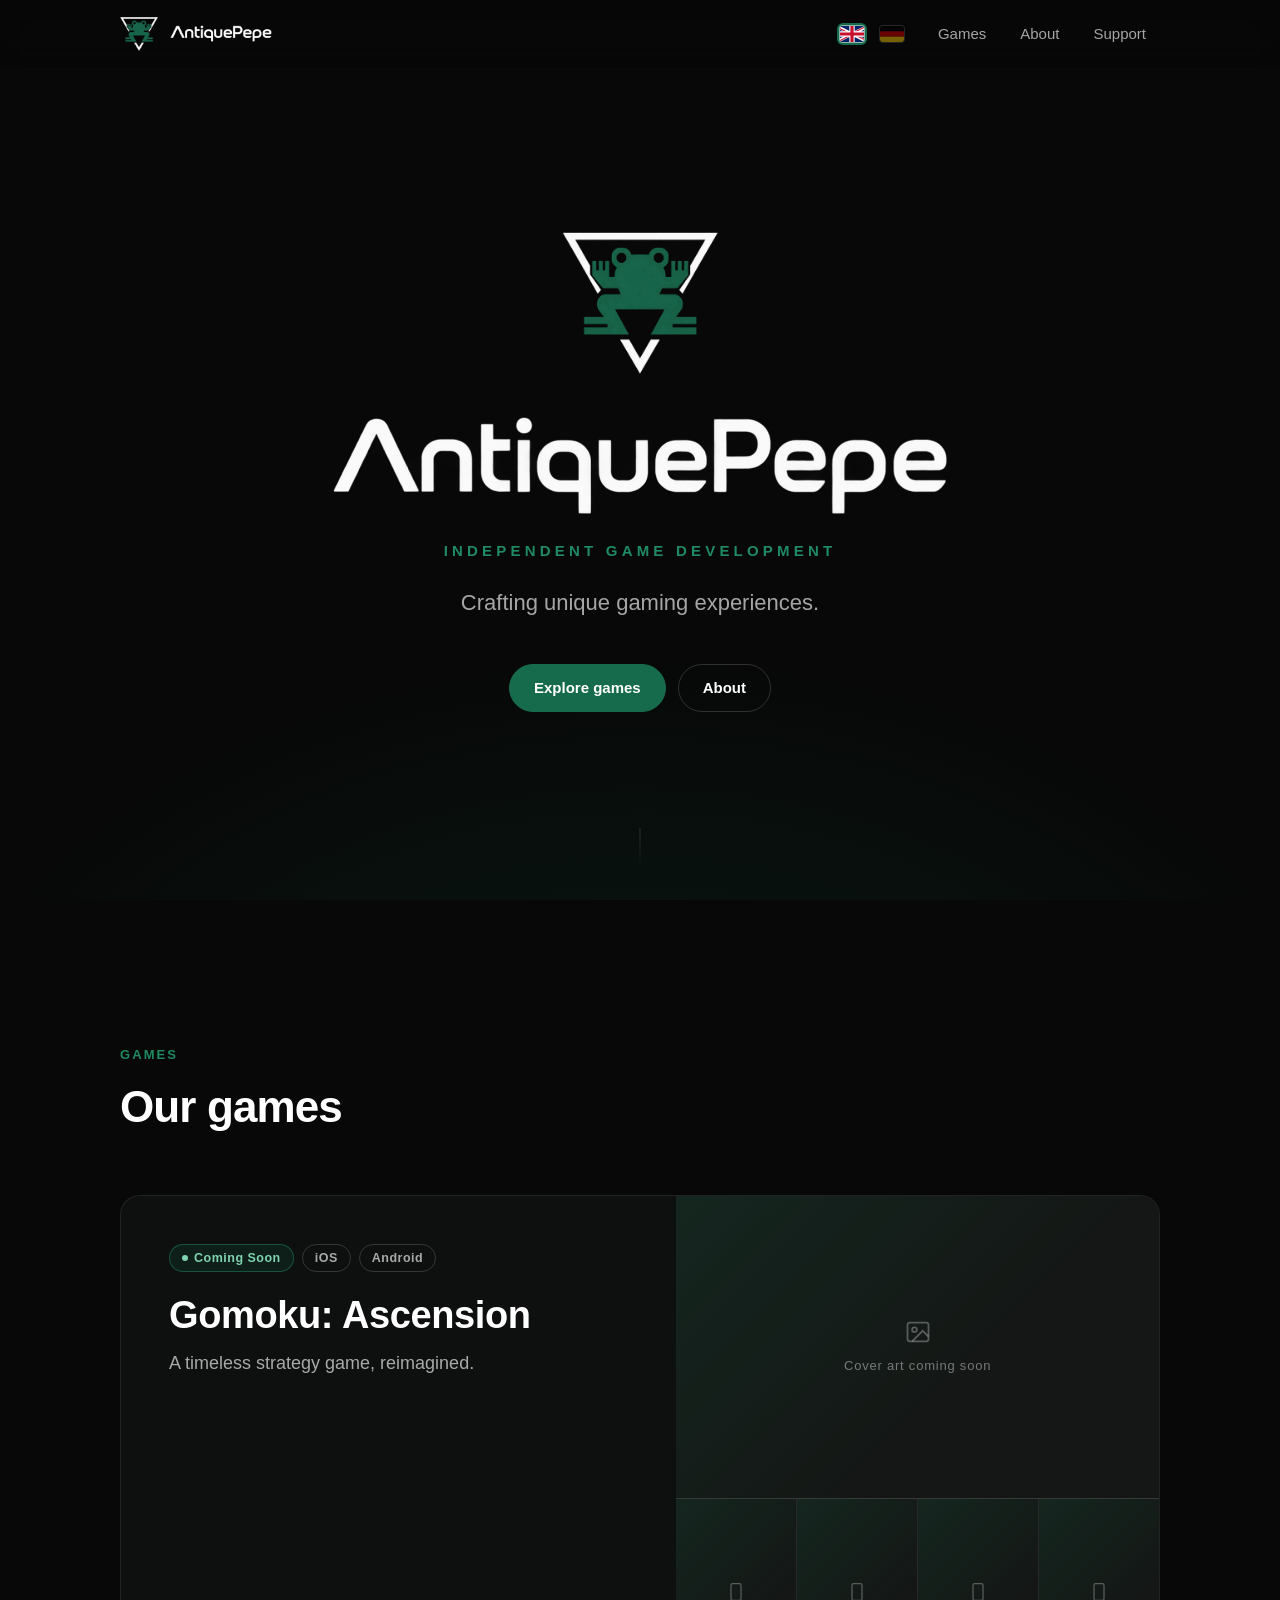
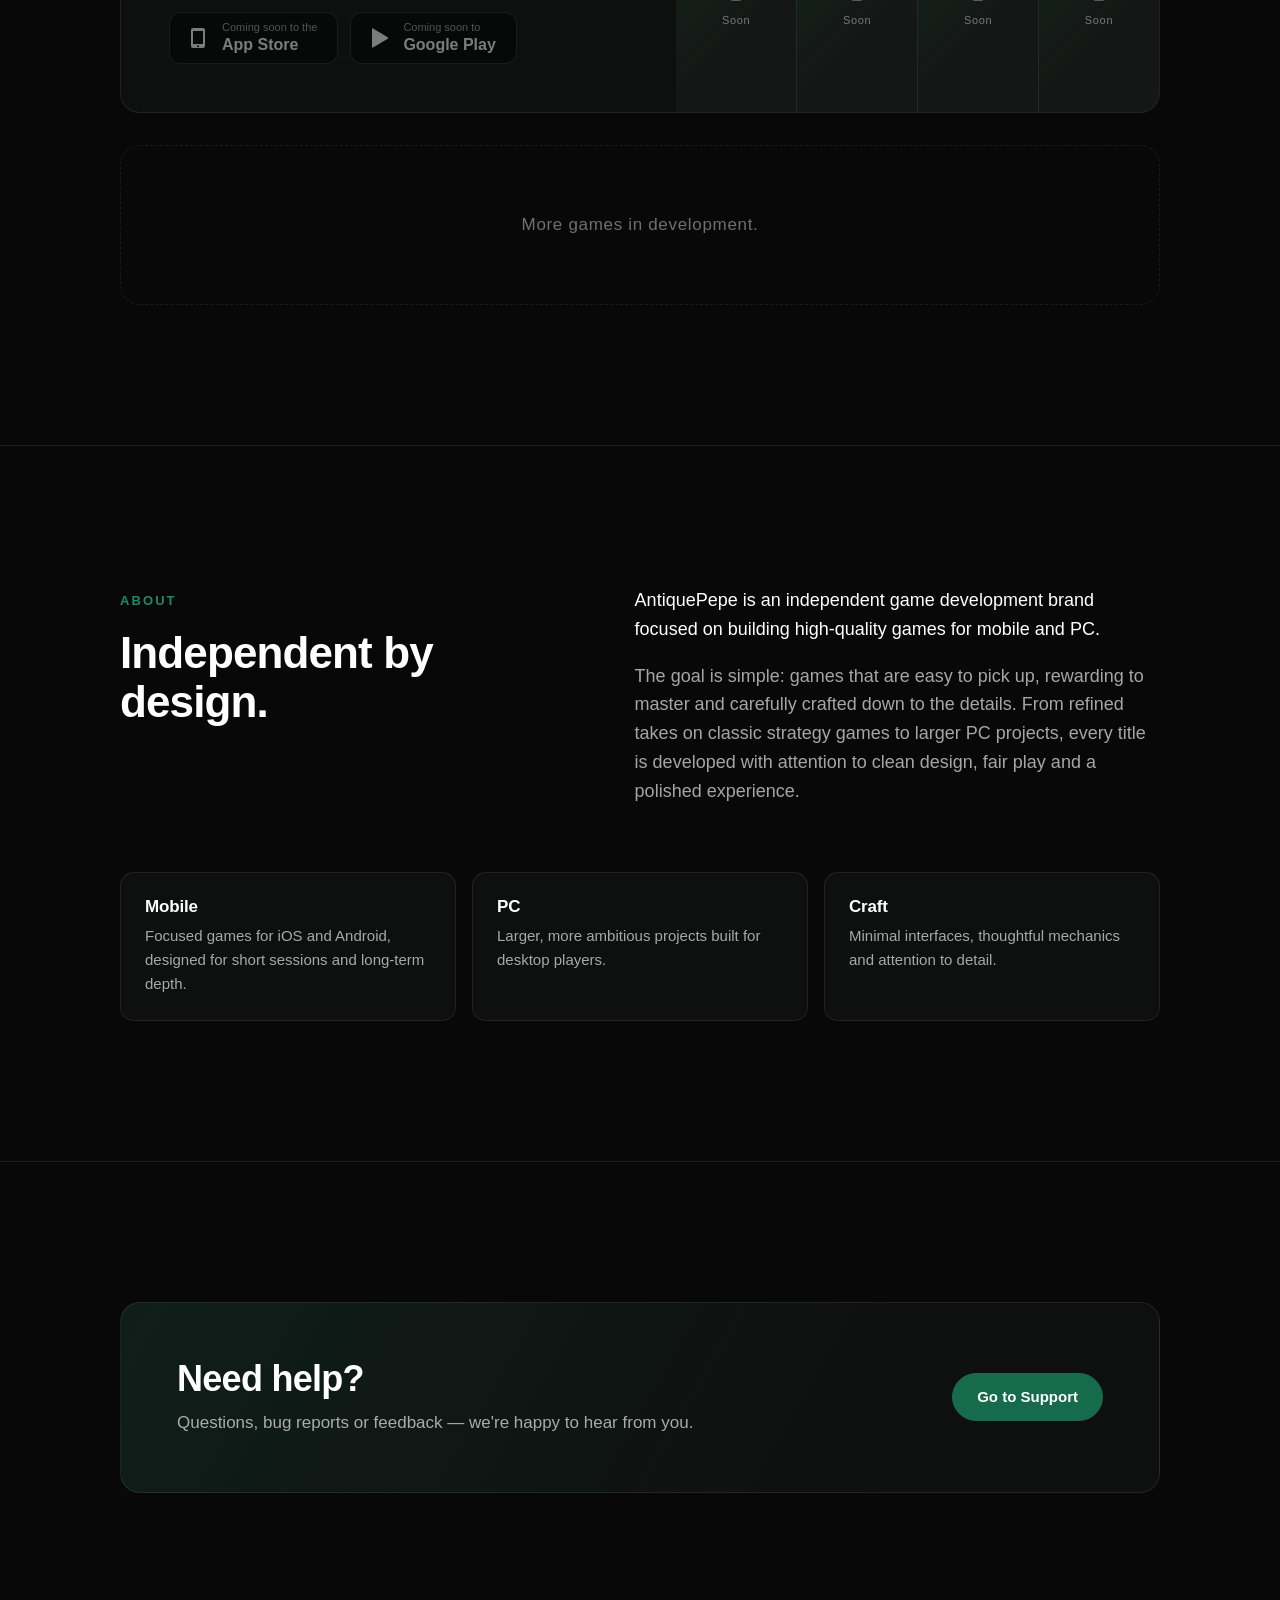
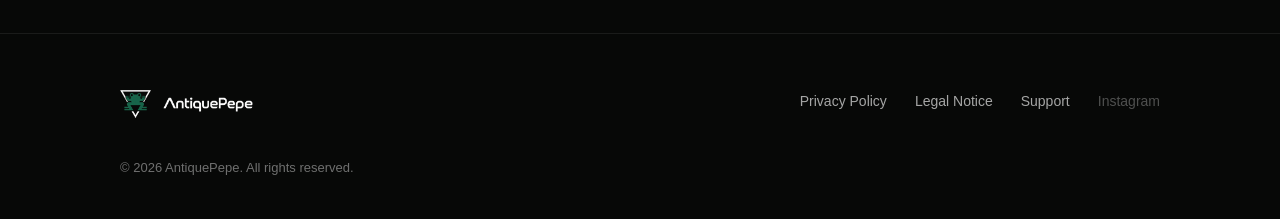
==== commit dd1c6d33: "Use the original AntiquePepe wordmark from the brand logo" ====
--- a/index.html
+++ b/index.html
@@ -15,8 +15,8 @@
   <meta property="og:description" content="Crafting unique gaming experiences.">
   <meta property="og:url" content="https://antiquepepe.github.io/">
   <meta property="og:image" content="https://antiquepepe.github.io/assets/logos/icon-512.png">
-  <link rel="stylesheet" href="style.css">
-  <script src="script.js" defer></script>
+  <link rel="stylesheet" href="style.css?v=3">
+  <script src="script.js?v=3" defer></script>
 </head>
 <body>
   <a class="skip-link" href="#main" data-i18n="skip">Skip to content</a>
@@ -25,7 +25,7 @@
     <div class="container header-inner">
       <a class="brand" href="./" aria-label="AntiquePepe – Home" data-i18n-attr="aria-label:home">
         <img src="assets/logos/antiquepepe-mark-sm.png" alt="" width="38" height="34">
-        <span>AntiquePepe</span>
+        <img class="brand-wordmark" src="assets/logos/antiquepepe-wordmark-sm.png" alt="AntiquePepe" width="108" height="18">
       </a>
       <div class="header-right">
         <div class="lang-flags" role="group" aria-label="Language" data-i18n-attr="aria-label:lang.label">
@@ -55,7 +55,7 @@
     <section class="hero" aria-labelledby="hero-title">
       <div class="container hero-inner">
         <img class="hero-mark" src="assets/logos/antiquepepe-mark.png" alt="AntiquePepe logo" data-i18n-attr="alt:hero.logo" width="282" height="256">
-        <h1 id="hero-title">AntiquePepe</h1>
+        <h1 id="hero-title" class="hero-wordmark"><img src="assets/logos/antiquepepe-wordmark.png" alt="AntiquePepe" width="1100" height="183"></h1>
         <p class="hero-sub" data-i18n="hero.sub">Independent Game Development</p>
         <p class="hero-tagline" data-i18n="hero.tagline">Crafting unique gaming experiences.</p>
         <div class="hero-actions">
@@ -195,7 +195,7 @@
       <div class="footer-inner">
         <a class="footer-brand" href="./">
           <img src="assets/logos/antiquepepe-mark-sm.png" alt="" width="31" height="28">
-          AntiquePepe
+          <img class="footer-wordmark" src="assets/logos/antiquepepe-wordmark-sm.png" alt="AntiquePepe" width="96" height="16">
         </a>
         <ul class="footer-links">
           <li><a href="privacy.html" data-i18n="footer.privacy">Privacy Policy</a></li>
--- a/style.css
+++ b/style.css
@@ -118,8 +118,8 @@
   letter-spacing: 0.01em;
 }
 .brand img { width: auto; height: 34px; }
-.brand span { font-size: 16px; }
-@media (max-width: 340px) { .brand span { display: none; } }
+.brand .brand-wordmark { width: auto; height: 17px; }
+@media (max-width: 340px) { .brand .brand-wordmark { display: none; } }
 
 .header-right { display: flex; align-items: center; gap: 14px; }
 
@@ -272,6 +272,8 @@
   letter-spacing: -0.045em;
   line-height: 1;
 }
+.hero h1.hero-wordmark { line-height: 0; }
+.hero-wordmark img { width: clamp(260px, 64vw, 620px); height: auto; margin: 0 auto; }
 .hero-sub {
   margin: 22px 0 0;
   font-size: clamp(13px, 1.6vw, 15px);
@@ -474,6 +476,7 @@
 .footer-inner { display: flex; justify-content: space-between; align-items: flex-start; gap: 32px; flex-wrap: wrap; }
 .footer-brand { display: flex; align-items: center; gap: 12px; color: var(--text); font-weight: 600; text-decoration: none; }
 .footer-brand img { height: 28px; width: auto; }
+.footer-brand .footer-wordmark { height: 15px; }
 .footer-links { display: flex; flex-wrap: wrap; gap: 8px 28px; margin: 0; padding: 0; list-style: none; }
 .footer-links a { text-decoration: none; transition: color 0.2s var(--ease); }
 .footer-links a:hover { color: var(--text); }
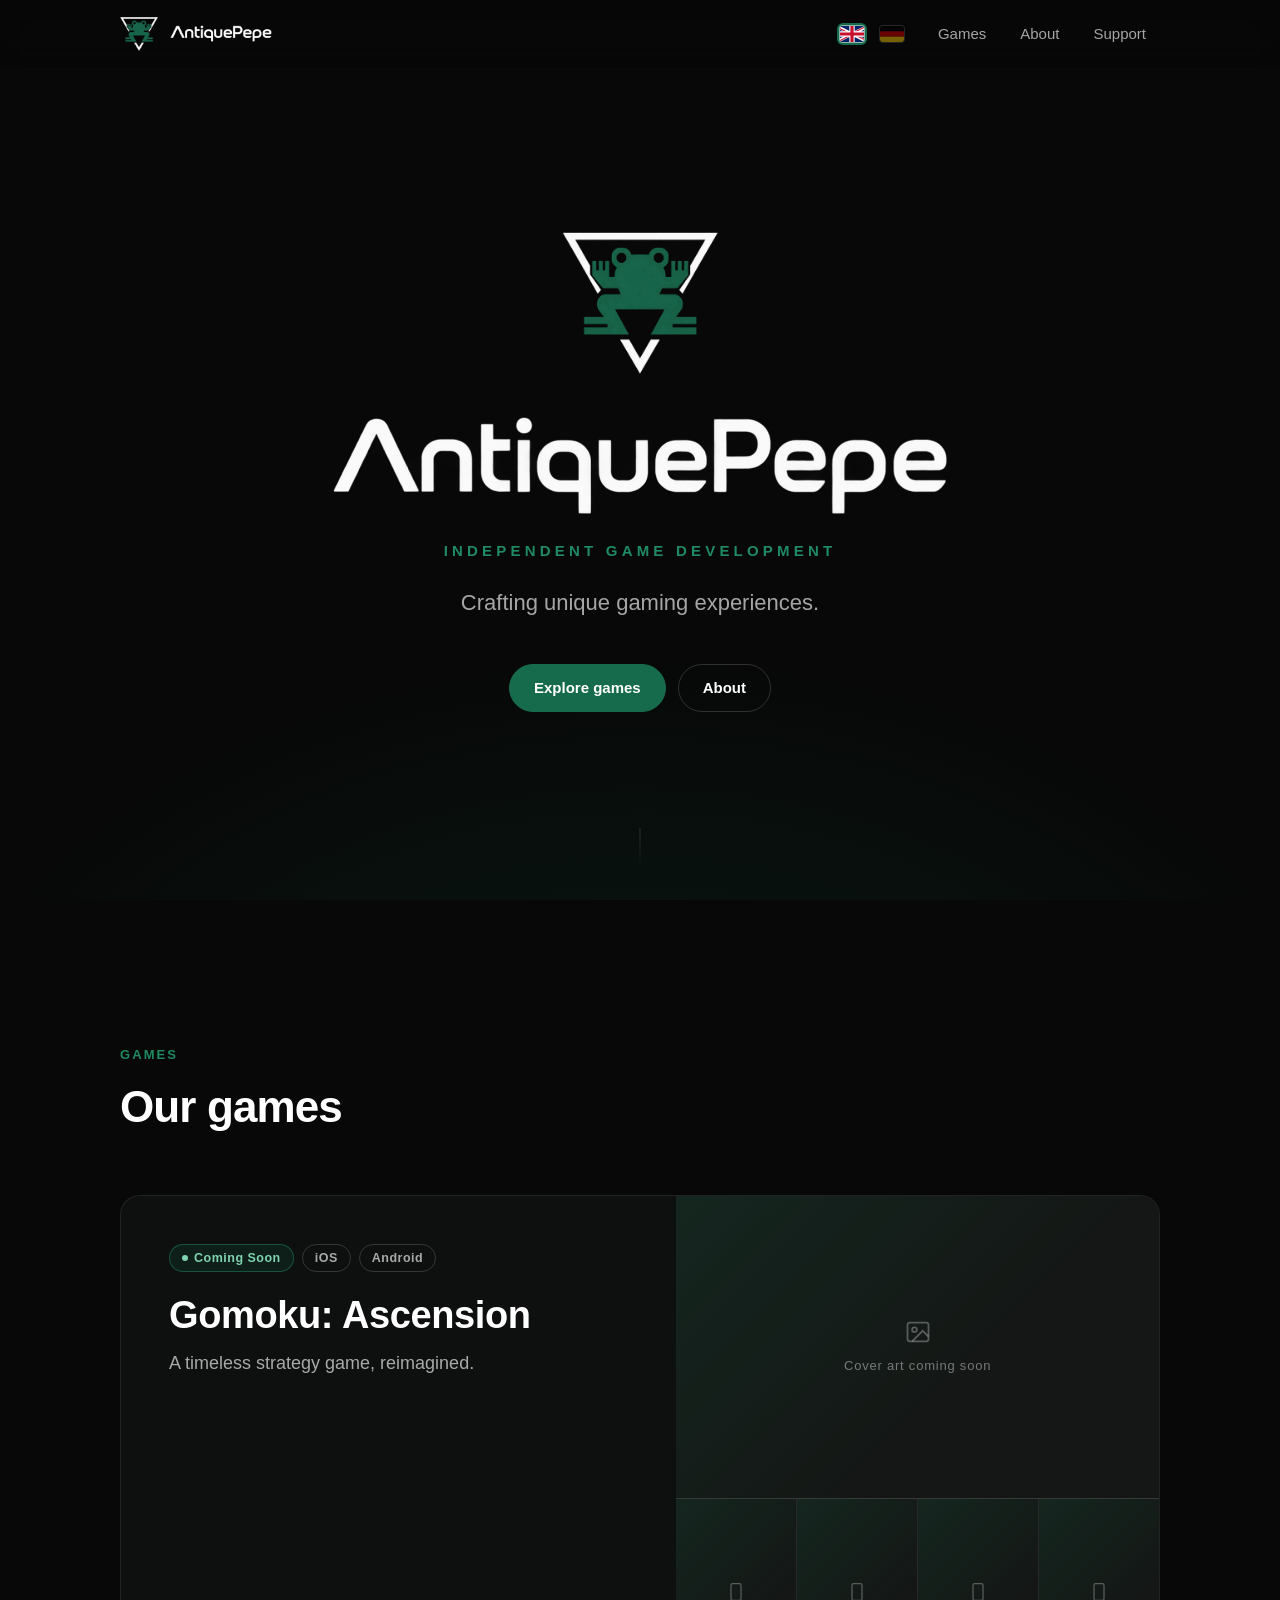
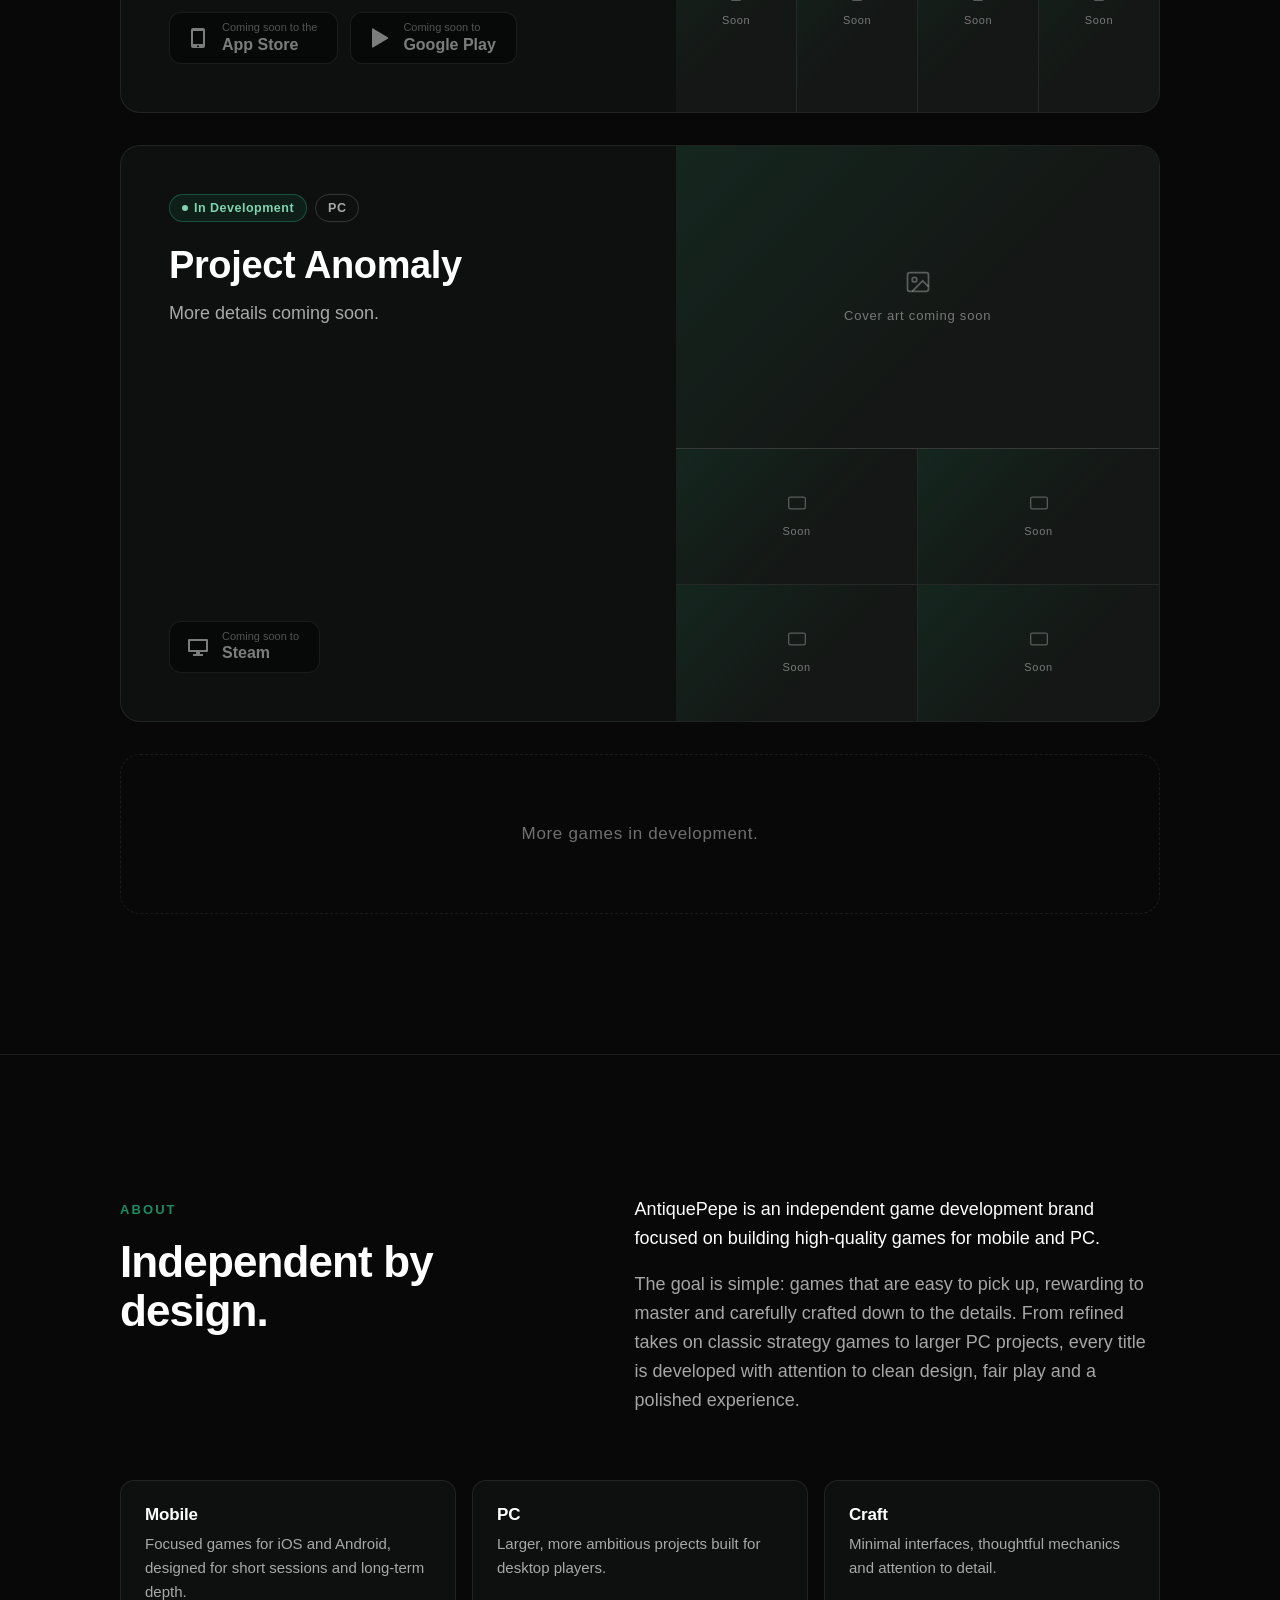
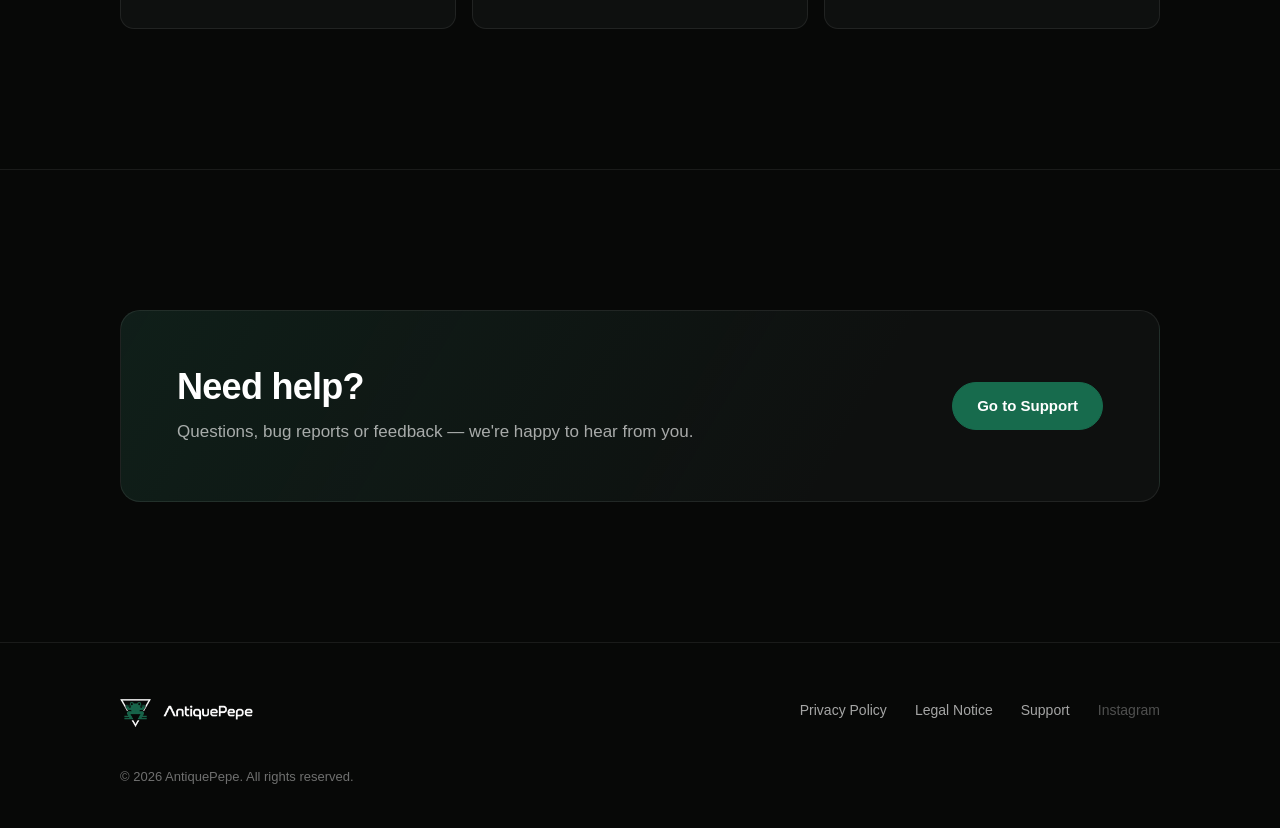
==== commit 46a939d4: "Add Project Anomaly (PC) game card with Steam placeholder" ====
--- a/index.html
+++ b/index.html
@@ -15,8 +15,8 @@
   <meta property="og:description" content="Crafting unique gaming experiences.">
   <meta property="og:url" content="https://antiquepepe.github.io/">
   <meta property="og:image" content="https://antiquepepe.github.io/assets/logos/icon-512.png">
-  <link rel="stylesheet" href="style.css?v=3">
-  <script src="script.js?v=3" defer></script>
+  <link rel="stylesheet" href="style.css?v=4">
+  <script src="script.js?v=4" defer></script>
 </head>
 <body>
   <a class="skip-link" href="#main" data-i18n="skip">Skip to content</a>
@@ -139,6 +139,57 @@
           </article>
           <!-- ============ END GAME CARD ============ -->
 
+          <!-- ============ PROJECT ANOMALY (PC) ============
+               Cover:       assets/games/project-anomaly/cover.jpg (1600×1000)
+               Screenshots: assets/games/project-anomaly/screenshots/screenshot-1.jpg … (landscape 1920×1080)
+               Steam link:  put the store URL into data-href.                           -->
+          <article class="game-card reveal" id="project-anomaly">
+            <div class="game-body">
+              <div class="game-meta">
+                <span class="tag tag-status" data-i18n="game.inDev">In Development</span>
+                <span class="tag">PC</span>
+              </div>
+              <h3 class="game-title">Project Anomaly</h3>
+              <p class="game-tagline" data-i18n="anomaly.tagline">More details coming soon.</p>
+
+              <div class="store-buttons">
+                <a class="store-btn is-disabled" data-store-link data-href="" aria-disabled="true">
+                  <svg viewBox="0 0 24 24" aria-hidden="true"><path d="M3 4h18a1 1 0 0 1 1 1v11a1 1 0 0 1-1 1h-7v2h3v2H7v-2h3v-2H3a1 1 0 0 1-1-1V5a1 1 0 0 1 1-1zm1 2v9h16V6H4z"/></svg>
+                  <span><small data-soon="Coming soon to" data-i18n-attr="data-soon:store.steam.soon"><span class="store-label" data-i18n="store.steam.label">Available on</span></small><strong>Steam</strong></span>
+                </a>
+              </div>
+            </div>
+
+            <div class="game-media">
+              <div class="media-frame media-cover">
+                <img src="assets/games/project-anomaly/cover.jpg" alt="Project Anomaly cover art" data-i18n-attr="alt:media.coverAltAnomaly" width="1600" height="1000" decoding="async">
+                <div class="placeholder" aria-hidden="true">
+                  <svg viewBox="0 0 24 24"><rect x="3" y="4" width="18" height="16" rx="2"/><circle cx="9" cy="10" r="2"/><path d="M21 16l-5-5-9 9"/></svg>
+                  <span data-i18n="media.cover">Cover art coming soon</span>
+                </div>
+              </div>
+              <div class="screenshots screenshots-landscape" aria-label="Screenshots" data-i18n-attr="aria-label:media.shots">
+                <div class="media-frame">
+                  <img src="assets/games/project-anomaly/screenshots/screenshot-1.jpg" alt="Project Anomaly screenshot 1" loading="lazy" decoding="async" width="1920" height="1080">
+                  <div class="placeholder" aria-hidden="true"><svg viewBox="0 0 24 24"><rect x="2" y="5" width="20" height="14" rx="2"/></svg><span data-i18n="media.shot">Soon</span></div>
+                </div>
+                <div class="media-frame">
+                  <img src="assets/games/project-anomaly/screenshots/screenshot-2.jpg" alt="Project Anomaly screenshot 2" loading="lazy" decoding="async" width="1920" height="1080">
+                  <div class="placeholder" aria-hidden="true"><svg viewBox="0 0 24 24"><rect x="2" y="5" width="20" height="14" rx="2"/></svg><span data-i18n="media.shot">Soon</span></div>
+                </div>
+                <div class="media-frame">
+                  <img src="assets/games/project-anomaly/screenshots/screenshot-3.jpg" alt="Project Anomaly screenshot 3" loading="lazy" decoding="async" width="1920" height="1080">
+                  <div class="placeholder" aria-hidden="true"><svg viewBox="0 0 24 24"><rect x="2" y="5" width="20" height="14" rx="2"/></svg><span data-i18n="media.shot">Soon</span></div>
+                </div>
+                <div class="media-frame">
+                  <img src="assets/games/project-anomaly/screenshots/screenshot-4.jpg" alt="Project Anomaly screenshot 4" loading="lazy" decoding="async" width="1920" height="1080">
+                  <div class="placeholder" aria-hidden="true"><svg viewBox="0 0 24 24"><rect x="2" y="5" width="20" height="14" rx="2"/></svg><span data-i18n="media.shot">Soon</span></div>
+                </div>
+              </div>
+            </div>
+          </article>
+          <!-- ============ END PROJECT ANOMALY ============ -->
+
           <div class="game-card game-card-upcoming reveal">
             <p data-i18n="games.more">More games in development.</p>
           </div>
--- a/style.css
+++ b/style.css
@@ -419,6 +419,8 @@
   border-top: 1px solid var(--line);
 }
 .screenshots .media-frame { aspect-ratio: 9 / 16; }
+.screenshots-landscape { grid-template-columns: repeat(2, minmax(0, 1fr)); }
+.screenshots-landscape .media-frame { aspect-ratio: 16 / 9; }
 .screenshots .placeholder { font-size: 11px; }
 .screenshots .placeholder svg { width: 20px; height: 20px; }
 
